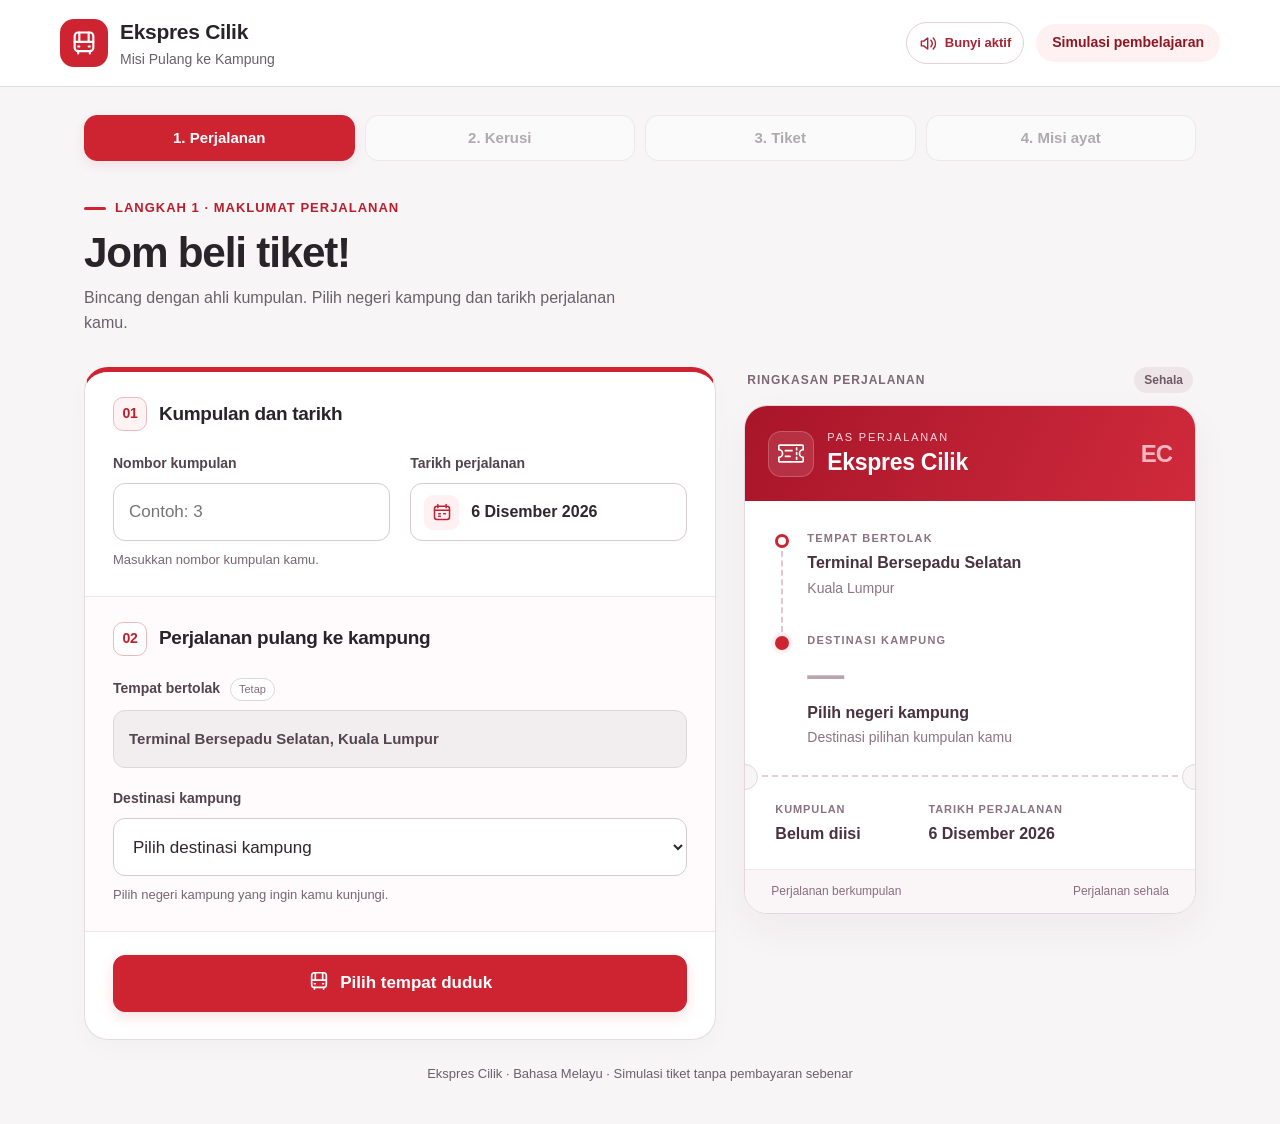
==== ekspres-cilik.html @ b1c5e922 "Add files via upload" ====
<!DOCTYPE html>
<html lang="ms">
<head>
<meta charset="UTF-8"><meta name="viewport" content="width=device-width,initial-scale=1">
<title>Ekspres Cilik — Jom Beli Tiket dan Misi Pulang ke Kampung</title>
<meta name="description" content="Simulasi tempahan tiket bas untuk Bahasa Melayu: pilih negeri, tarikh dan kerusi, dapatkan tiket dan lengkapkan misi menulis.">
<link rel="icon" type="image/svg+xml" href="data:image/svg+xml,%3Csvg xmlns='http://www.w3.org/2000/svg' viewBox='0 0 32 32'%3E%3Crect x='3' y='7' width='26' height='18' rx='5' fill='%23ce2432'/%3E%3Cpath d='M21 10v12M8 13h8M8 18h5' stroke='white' stroke-width='2' stroke-dasharray='3 2'/%3E%3C/svg%3E">
<style>
:root{--ink:#24203b;--purple:#6936ca;--dark:#442580;--light:#f0eaff;--green:#17674d;--border:#ddd9e8;--muted:#625c72;--yellow:#ffd968}*{box-sizing:border-box}body{margin:0;background:#f5f4fa;color:var(--ink);font-family:ui-rounded,"Trebuchet MS",Arial,sans-serif;font-size:16px;line-height:1.55}button,input,textarea{font:inherit}button{cursor:pointer;touch-action:manipulation}button:disabled{cursor:default;opacity:.5}button:focus-visible,input:focus-visible,textarea:focus-visible,summary:focus-visible{outline:3px solid #ad6b00;outline-offset:4px}header{background:white;border-bottom:1px solid var(--border);padding:16px 24px}.top{max-width:1160px;margin:auto;display:flex;align-items:center;justify-content:space-between;gap:16px}.brand{display:flex;align-items:center;gap:12px}.brand-icon{background:var(--purple);border-radius:14px;padding:6px 12px;font-size:28px}.brand strong{display:block;font-size:21px}.brand small{display:block;color:var(--muted);font-size:14px}.badge{background:var(--light);border-radius:999px;padding:8px 16px;font-weight:700;font-size:14px;color:var(--dark)}main{max-width:1160px;margin:28px auto 40px;padding:0 24px}.intro{display:flex;align-items:end;justify-content:space-between;gap:16px;margin-bottom:24px}h1{font-size:clamp(25px,3.2vw,38px);line-height:1.18;margin:0 0 8px;letter-spacing:-.8px}.intro p{margin:0;color:var(--muted)}.trip{font-size:14px;font-weight:bold;color:var(--dark);white-space:nowrap;padding-bottom:3px}.layout{display:grid;grid-template-columns:280px minmax(0,1fr);gap:24px;align-items:start}.passport{background:var(--dark);color:white;border-radius:24px;padding:25px 23px;position:sticky;top:20px;overflow:hidden}.passport h2{font-size:20px;margin:0}.passport .label{font-size:12px;text-transform:uppercase;letter-spacing:2px;opacity:.85}.destination{margin:20px 0;padding:16px 0;border-block:1px dashed #bfa5ea}.destination strong{font-size:26px;display:block}.destination span{font-size:14px;color:#eadfff}.stamps{display:grid;gap:14px}.stamp-row{display:flex;align-items:center;gap:12px;font-size:14px}.stamp{width:38px;height:38px;border:1px dashed #b79cd9;border-radius:50%;display:grid;place-items:center;flex-shrink:0;font-weight:bold}.stamp.done{background:var(--yellow);border:2px solid var(--yellow);color:var(--dark);transform:rotate(-8deg)}.stamp-row strong{display:block;font-size:15px}.stamp-row small{font-size:12px;color:#e4d8f7}.score{display:flex;align-items:center;justify-content:space-between;margin-top:24px;background:#ffffff15;border-radius:14px;padding:12px 15px}.score strong{font-size:25px;color:var(--yellow)}.workspace{min-width:0}.steps{display:grid;grid-template-columns:repeat(4,1fr);gap:8px;margin-bottom:16px}.step{padding:11px 6px;border:1px solid var(--border);border-radius:12px;background:white;color:var(--muted);font-size:14px;font-weight:700}.step.current{background:var(--purple);color:white;border-color:var(--purple)}.step.complete{color:var(--green);background:#eaf8f0;border-color:#b8dfce}.panel{background:white;border:1px solid var(--border);border-radius:24px;padding:28px;box-shadow:0 8px 30px #32205c06}.eyebrow{color:var(--purple);font-size:14px;font-weight:bold;letter-spacing:.7px;margin:0 0 8px}h2{font-size:27px;line-height:1.25;margin:0 0 8px}h3{font-size:17px;margin:22px 0 10px}.help{color:var(--muted);margin:0 0 20px}.route{display:flex;gap:7px;flex-wrap:wrap;margin-bottom:20px}.route span{border-radius:8px;background:var(--light);padding:6px 10px;font-size:13px;font-weight:bold;color:var(--dark)}.slots{display:grid;gap:9px}.slot{width:100%;min-height:58px;text-align:left;border:2px dashed var(--border);border-radius:13px;background:#faf9fd;display:flex;align-items:center;gap:12px;padding:10px 14px;color:var(--muted)}.slot.filled{border:1px solid #b7a0de;background:var(--light);color:var(--ink)}.num{display:grid;place-items:center;background:white;border:1px solid var(--border);border-radius:50%;width:29px;height:29px;flex-shrink:0;font-weight:bold;color:var(--purple)}.remove{margin-left:auto;font-size:20px;color:var(--muted)}.cards{display:grid;grid-template-columns:repeat(3,minmax(0,1fr));gap:10px;margin-top:18px}.card{padding:15px 12px;min-height:110px;background:white;border:1px solid var(--border);border-radius:15px;display:flex;flex-direction:column;align-items:center;gap:7px;font-size:15px;font-weight:bold;transition:border-color .15s}.card:hover,.choice:hover{border-color:var(--purple);background:#f8f5ff}.symbol{font-size:30px;line-height:1.2}.card.used{background:#f5f4f8;color:#77717f}.actions{display:flex;gap:10px;flex-wrap:wrap;margin-top:23px}.btn{border:1px solid var(--border);border-radius:12px;background:white;color:var(--ink);padding:11px 18px;font-weight:bold}.btn.primary{background:var(--purple);border-color:var(--purple);color:white}.btn.primary:hover{background:var(--dark)}.feedback{border-radius:12px;padding:12px 16px;margin-top:18px;font-size:16px;background:#fff4de;color:#785000}.feedback.good{background:#e8f6ee;color:#15573e}.feedback:empty{display:none}.task-scene{display:flex;align-items:center;gap:16px;background:var(--light);padding:16px;border-radius:15px;margin-bottom:20px}.task-scene .symbol{font-size:42px}.task-scene strong{display:block;font-size:20px}.task-scene small{color:var(--dark);font-size:14px}.choice-group{margin:16px 0;padding:0;border:0}.choice-group legend{font-weight:bold;margin-bottom:8px}.choices{display:flex;gap:8px;flex-wrap:wrap}.choice{border:1px solid var(--border);background:white;padding:9px 13px;border-radius:10px;color:var(--ink);font-size:15px}.choice[aria-checked="true"]{border-color:var(--purple);background:var(--purple);color:white}.preview{background:#f6f4fa;border-radius:14px;padding:18px;font-size:20px;line-height:1.5;border-left:4px solid var(--purple);margin-top:20px}.preview small{font-size:13px;display:block;color:var(--muted);margin-bottom:4px}.saved{font-size:15px;color:var(--green);margin-top:15px}.writing-label{display:block;font-weight:bold;margin:18px 0 8px}textarea{width:100%;min-height:260px;resize:vertical;border:1px solid #b9b2c8;border-radius:14px;padding:16px;line-height:1.8;color:var(--ink);background:#fdfcff}.checks{display:grid;gap:10px;padding:18px;background:#f7f5fb;border-radius:14px;margin-top:18px}.checks label{display:flex;align-items:flex-start;gap:10px}.checks input{margin-top:5px;accent-color:var(--purple);width:18px;height:18px;flex-shrink:0}.counter{color:var(--muted);font-size:14px;margin:5px 0 0}details{border:1px solid var(--border);border-radius:12px;padding:12px 16px;margin-top:18px;font-size:15px}summary{cursor:pointer;font-weight:bold;color:var(--dark)}details ol{padding-left:22px;margin-bottom:0}details li{margin:6px 0}.note{font-size:14px;color:var(--muted);margin-top:18px}.finish{background:#eaf8ef;border:1px solid #afdabf;border-radius:18px;padding:20px;margin-bottom:20px}.finish h3{margin:0 0 5px;color:var(--green);font-size:22px}footer{font-size:13px;color:var(--muted);text-align:center;margin-top:24px}#printout{display:none}button{min-height:44px}@media(max-width:800px){.layout{grid-template-columns:1fr}.passport{position:static;padding:20px}.passport-header{display:flex;align-items:center;justify-content:space-between;gap:15px}.destination{margin:0;border:0;padding:0}.destination strong{font-size:20px}.stamps{grid-template-columns:repeat(4,1fr);gap:8px;margin-top:16px}.stamp-row{flex-direction:column;align-items:center;text-align:center;gap:6px}.stamp-row small{display:none}.stamp-row strong{font-size:13px}.score{margin-top:16px;padding:8px 14px}.score strong{font-size:22px}.intro{align-items:start;flex-direction:column;gap:10px}.trip{padding:0}.panel{padding:22px}}@media(max-width:480px){header{padding:14px 16px}.badge{font-size:12px;padding:7px 10px}.brand strong{font-size:18px}.brand small{font-size:12px}.brand-icon{padding:5px 9px;font-size:23px}main{padding:0 14px;margin-top:22px}.cards{grid-template-columns:repeat(2,minmax(0,1fr))}.steps{gap:5px}.step{font-size:12px;padding:10px 2px}.panel{padding:20px 16px}.choice{font-size:14px;padding:9px 11px}h2{font-size:24px}.passport-header{align-items:start}.passport h2{font-size:18px}.destination strong{font-size:18px}.destination span{font-size:12px}.slot{font-size:14px;padding:10px}.preview{font-size:18px}}@media(prefers-reduced-motion:reduce){*{transition:none!important}}@media print{body{background:white}header,main{display:none!important}#printout{display:block;font:12pt/1.8 Arial,sans-serif;color:black;white-space:pre-wrap;padding:15mm}#printout h1{font-size:20pt}#printout p{white-space:pre-wrap}}
.mission-navigation{display:flex;flex-wrap:nowrap;gap:10px;max-width:100%}.mission-navigation .btn{white-space:nowrap}@media(max-width:480px){.mission-navigation{gap:8px}.mission-navigation .btn{font-size:14px;padding:11px 12px}}
</style>
<style>
:root{--purple:#ce2432;--dark:#8c1723;--light:#fff0f1;--ink:#29242a;--muted:#68616a;--border:#e4dce0;--yellow:#ffdd88}body{background:#f7f5f6}[hidden]{display:none!important}.brand-icon{background:var(--purple)}select{font:inherit;max-width:100%}select:focus-visible{outline:3px solid #ad6b00;outline-offset:3px}.booking-steps{display:grid;grid-template-columns:repeat(4,1fr);gap:10px;margin:0 0 28px}.booking-step{background:white;border:1px solid var(--border);border-radius:12px;padding:12px;color:var(--muted);font-size:15px;font-weight:bold}.booking-step.active{background:#ce2432;color:white;border-color:#ce2432}.booking-step.completed{background:#fff0f1;color:#8c1723}.booking-heading{margin:0 0 24px}.booking-heading p{color:var(--muted);margin:7px 0 0}.booking-layout{display:grid;grid-template-columns:minmax(0,1.55fr) minmax(280px,1fr);gap:24px;align-items:start}.booking-panel{background:white;border:1px solid var(--border);border-radius:20px;padding:28px}.form-grid{display:grid;grid-template-columns:1fr 1fr;gap:20px}.field{display:grid;gap:8px}.field label{font-size:15px;font-weight:bold}.field.full{grid-column:1/-1}.field input,.field select{width:100%;min-width:0;min-height:52px;border:1px solid #b8b0b5;border-radius:10px;background:white;padding:10px 13px;color:var(--ink)}.field input[readonly]{background:#f6f4f5;color:#49424a;border-color:var(--border)}.field .hint{font-size:13px;color:var(--muted)}.origin-lock{display:inline-block;font-weight:normal;font-size:12px;background:#ece8eb;padding:2px 8px;border-radius:5px;margin-left:6px}.journey-summary{position:sticky;top:20px;background:#fff;border:1px solid var(--border);border-radius:20px;overflow:hidden}.summary-top{background:var(--dark);color:white;padding:21px 24px}.summary-top small{font-size:13px;letter-spacing:1px}.summary-top strong{display:block;font-size:22px}.summary-body{padding:22px 24px}.route-point{padding-left:22px;position:relative}.route-point:before{content:'';width:9px;height:9px;border:2px solid #ce2432;border-radius:50%;position:absolute;left:0;top:9px;background:white}.route-point:first-child{padding-bottom:24px;border-left:1px dashed #dfb9be;margin-left:5px;padding-left:17px}.route-point:first-child:before{left:-6px}.route-point:last-child{margin-left:5px;padding-left:17px}.route-point:last-child:before{left:-6px}.route-point small{font-size:12px;color:var(--muted);display:block;text-transform:uppercase;letter-spacing:.8px}.route-point strong{font-size:17px;display:block}.summary-meta{border-top:1px solid var(--border);margin-top:20px;padding-top:16px;display:grid;gap:9px;font-size:14px}.summary-meta div{display:flex;justify-content:space-between;gap:15px}.fare{border-top:1px dashed #cfbcc2;margin-top:18px;padding-top:16px;display:flex;justify-content:space-between;align-items:center}.fare strong{color:var(--purple);font-size:27px}.fare small{font-size:13px;display:block;color:var(--muted)}.simulation-note{background:#fff5df;border:1px solid #edcf8d;border-radius:10px;color:#705100;font-size:14px;padding:12px;margin-top:16px}.pricing-note{font-size:13px;color:var(--muted);margin:15px 0 0}.booking-feedback{margin-top:18px;color:#9e1928;background:#fff0f1;padding:12px 14px;border-radius:10px}.booking-feedback:empty{display:none}.seat-layout{display:grid;grid-template-columns:minmax(360px,1fr) minmax(270px,.8fr);gap:32px;align-items:start}.bus-plan{width:326px;max-width:100%;margin:0 auto;background:#fcfbfc;border:3px solid #b8afb7;border-radius:65px 65px 24px 24px;padding:26px 18px 20px;box-shadow:inset 7px 0 #f0edf0,inset -7px 0 #f0edf0}.windshield{height:14px;border-radius:20px 20px 4px 4px;background:#dfe9ed;margin:0 15px 16px;border:1px solid #aebfc5}.front-cabin{display:grid;grid-template-columns:1fr 1fr;gap:36px;min-height:64px;border-bottom:1px dashed #d3c9d1;padding-bottom:15px;margin-bottom:18px}.front-door{font-size:12px;color:var(--muted);display:grid;place-items:center;border:1px dashed #b7b0b6;border-radius:6px;text-align:center}.driver{text-align:center;color:#6b626a;font-size:12px;line-height:1.1}.driver span{display:block;font-size:34px;line-height:1.2}.seat-grid{display:grid;grid-template-columns:repeat(2,minmax(0,1fr)) 31px repeat(2,minmax(0,1fr));gap:12px 8px;align-items:center}.bus-seat{border:2px solid #acb3bc;background:white;color:#505766;min-height:53px;border-radius:8px 8px 5px 5px;padding:16px 1px 8px;font-size:13px;font-weight:bold;position:relative;box-shadow:0 4px 0 #e0e2e6;line-height:1.15}.bus-seat:before{content:'';position:absolute;top:5px;left:5px;right:5px;border-top:4px solid #d0d4d9;border-radius:3px}.bus-seat:hover{border-color:var(--purple);background:#fff4f4}.bus-seat[aria-pressed="true"]{background:var(--purple);color:white;border-color:#a71522;box-shadow:0 4px 0 #8c1723}.bus-seat[aria-pressed="true"]:before{border-color:#ffb6bd}.aisle{font-size:10px;text-align:center;color:#877c86;line-height:1.15}.back-of-bus{border-top:1px dashed #d3c9d1;padding-top:14px;text-align:center;margin-top:20px;font-size:12px;color:var(--muted)}.seat-legend{display:flex;gap:18px;justify-content:center;margin:18px 0;font-size:13px}.seat-legend span{display:flex;gap:7px;align-items:center}.key-seat{width:17px;height:17px;border:2px solid #acb3bc;background:white;border-radius:4px}.key-seat.selected{background:var(--purple);border-color:var(--purple)}.seat-choice{border:1px solid #edc1c6;background:#fff0f1;border-radius:14px;padding:16px;text-align:center;margin-bottom:17px}.seat-choice small{display:block;color:var(--muted);font-size:13px}.seat-choice strong{font-size:34px;color:var(--purple)}.seat-choice p{margin:0;font-size:14px}.seat-detail{position:sticky;top:20px}.ticket-page{max-width:870px;margin:auto}.ticket-wrap{border:2px solid #d8d4d6;background:white;overflow:hidden}.sigma-ticket{background:white;color:#29242a;break-inside:avoid}.ticket-head{display:flex;justify-content:space-between;align-items:center;gap:12px;background:#cd2130;color:white;padding:11px 20px;font-size:14px;letter-spacing:1px;position:relative}.ticket-head strong{display:flex;align-items:center;gap:10px;font-size:15px}.ticket-head .ticket-symbol{font-size:24px;filter:grayscale(1) brightness(.2);line-height:1}.ticket-body{display:grid;grid-template-columns:1.1fr 1.1fr .8fr;gap:20px;padding:21px 22px 18px}.ticket-field{margin-bottom:16px;min-width:0}.ticket-field:last-child{margin-bottom:0}.ticket-field span{display:block;font-size:13px;color:#655d62;margin-bottom:5px}.ticket-field strong{display:block;font-size:17px;overflow-wrap:anywhere;padding-bottom:5px;border-bottom:3px dotted #5f575c;line-height:1.35;min-height:29px}.ticket-field .ticket-price{border-bottom:0;font-size:21px}.ticket-seat strong{font-size:27px}.ticket-bus{display:block;text-align:center;font-size:52px;line-height:1;filter:grayscale(1);margin-top:10px}.ticket-bottom{display:grid;grid-template-columns:1fr 1.8fr 1.3fr;background:#f6dcdc;border-top:1px solid #f0d3d5}.ticket-bottom>div{padding:12px 20px}.ticket-bottom>div:first-child{border-right:2px dashed #c32634}.ticket-bottom>div:last-child{border-left:2px dashed white}.ticket-bottom small{font-size:12px;display:block;color:#65545c;line-height:1.35;overflow-wrap:anywhere}.ticket-bottom strong{font-size:18px;display:block;line-height:1.4}.barcode{display:block;height:58px;width:100%;max-width:100%;background:none;margin:0 0 6px;overflow:visible}.ticket-reference{font-size:9px!important;color:#4e3b42;word-break:break-all;text-align:center}.ticket-copy-tag{padding:5px 20px;background:#fff1f2;color:#8c1723;font-size:11px;letter-spacing:.8px;text-transform:uppercase}.ticket-separator{border-top:2px dashed #b3a3aa;padding:5px 18px;color:#8b7c84;font-size:11px;text-align:right;background:white}.ticket-caption{font-size:13px;color:var(--muted);margin:14px 0}.ticket-page .actions{justify-content:center}.learning-ticket-bar{display:flex;align-items:center;justify-content:space-between;gap:10px;border:1px solid var(--border);padding:12px 18px;border-radius:14px;background:white;margin-bottom:22px;font-size:14px}.learning-ticket-bar .btn{padding:7px 12px;font-size:14px}.trip{white-space:normal}.pricing-table{border-collapse:collapse;width:100%;font-size:13px;margin-top:12px}.pricing-table th,.pricing-table td{padding:7px 4px;border-bottom:1px solid var(--border);text-align:left}.pricing-table th:last-child,.pricing-table td:last-child{text-align:right}.ticket-bottom .date-value{border-bottom:2px dotted #69575d;padding-bottom:5px;max-width:90%}.ticket-footer-note{padding:7px 20px;background:#fff9fa;color:#755760;font-size:11px}.booking-steps button{min-height:46px}#printout.print-tickets{white-space:normal}.print-ticket-title{font-size:20px!important;margin-bottom:15px!important}.summary-seat-code{color:var(--purple)}
@media(max-width:850px){.booking-layout{grid-template-columns:1fr}.journey-summary{position:static}.seat-layout{grid-template-columns:1fr 1fr;gap:18px}.seat-detail{position:static}.booking-panel{padding:22px}.booking-step{font-size:13px;padding:10px 7px}.ticket-body{gap:15px;padding:18px}}
@media(max-width:620px){.seat-layout{grid-template-columns:1fr}.form-grid{grid-template-columns:1fr}.field.full{grid-column:auto}.booking-steps{gap:5px;margin-bottom:20px}.booking-step{font-size:12px;padding:8px 3px}.booking-panel{padding:21px 18px}.ticket-head{padding:10px 12px;font-size:11px;letter-spacing:.3px}.ticket-head strong{font-size:12px;gap:5px}.ticket-body{grid-template-columns:1fr 1fr;gap:15px;padding:16px}.ticket-body>div:last-child{grid-column:1/-1;display:flex;align-items:center;justify-content:space-between;gap:20px}.ticket-seat{margin:0;flex:1}.ticket-bus{font-size:38px;margin:0}.ticket-field strong{font-size:15px}.ticket-field span{font-size:11px}.ticket-bottom{grid-template-columns:.9fr 1.3fr 1.1fr}.ticket-bottom>div{padding:11px 9px}.ticket-bottom strong{font-size:14px}.ticket-bottom small{font-size:11px}.ticket-reference{font-size:8px!important}.ticket-copy-tag{font-size:10px;padding:5px 12px}.ticket-footer-note{padding:7px 12px}.ticket-field .ticket-price{font-size:19px}.learning-ticket-bar{flex-direction:column;align-items:start}.booking-heading h1{font-size:30px}.badge{max-width:125px;text-align:center}.seat-legend{font-size:13px}}
@media print{#printout.print-tickets{padding:8mm;font:10pt/1.4 Arial,sans-serif}.print-tickets .ticket-head{background:#cd2130!important;color:white!important;print-color-adjust:exact;-webkit-print-color-adjust:exact}.print-tickets .ticket-bottom{background:#f6dcdc!important;print-color-adjust:exact;-webkit-print-color-adjust:exact}.print-tickets .ticket-body{grid-template-columns:1.1fr 1.1fr .8fr}.print-tickets .ticket-body>div:last-child{grid-column:auto;display:block}.print-tickets .barcode{print-color-adjust:exact;-webkit-print-color-adjust:exact}.print-tickets .ticket-footer-note{print-color-adjust:exact;-webkit-print-color-adjust:exact}.print-tickets .ticket-bus{font-size:45px;margin-top:10px}.print-tickets .sigma-ticket{break-inside:avoid}.print-tickets .ticket-field span{font-size:11px}.print-tickets .ticket-field strong{font-size:15px}.print-tickets .ticket-field.ticket-seat strong{font-size:23px}.print-tickets .ticket-head strong{font-size:14px}.print-tickets .ticket-head{font-size:12px}}
</style>
<style>
.ticket-printer{max-width:790px;margin:0 auto}.printer-device{background:#342a30;color:#fff;border-radius:18px 18px 10px 10px;padding:22px 22px 16px;box-shadow:0 8px 24px #49334120;position:relative;z-index:1}.printer-device>span{font-size:13px;letter-spacing:2px;font-weight:bold;display:block;text-align:center}.printer-slot{height:11px;background:#151014;border-radius:8px;border:2px solid #57474f;margin-top:17px;box-shadow:inset 0 2px 4px #0009}.printer-progress{height:4px;background:#66565e;border-radius:4px;overflow:hidden;max-width:260px;margin:12px auto 0}.printer-progress i{height:100%;width:100%;display:block;background:#ffd968;transform-origin:left;animation:printerProgress 2.1s linear both}.printer-feed{margin:0 12px;padding-bottom:15px;overflow:hidden}.ticket-emerging{animation:receiptFeed 2.1s cubic-bezier(.2,.55,.4,1) both;box-shadow:0 9px 20px #51353e18}.ticket-emerging .ticket-wrap{border-top:0}.ticket-printer .ticket-body{background:white}@keyframes receiptFeed{0%{transform:translateY(-103%)}12%{transform:translateY(-94%)}32%{transform:translateY(-70%)}54%{transform:translateY(-45%)}76%{transform:translateY(-21%)}100%{transform:translateY(0)}}@keyframes printerProgress{from{transform:scaleX(0)}to{transform:scaleX(1)}}@media(prefers-reduced-motion:reduce){.ticket-emerging,.printer-progress i{animation:none}}@media(max-width:620px){.printer-device{padding:18px 13px 12px}.printer-feed{margin:0 5px}}
</style>
<style>
.journey-design .booking-layout{grid-template-columns:minmax(0,1.4fr) minmax(300px,1fr);gap:28px}.journey-heading{padding:4px 0 7px}.journey-heading h1{font-size:clamp(32px,3.3vw,43px);letter-spacing:-1.2px}.journey-heading .eyebrow{display:inline-flex;align-items:center;gap:9px;font-size:13px;font-weight:800;letter-spacing:1px;color:#b91e2d;margin-bottom:10px}.journey-heading .eyebrow:before{content:'';height:3px;width:22px;border-radius:2px;background:#ce2432}.journey-heading p:last-child{font-size:16px;max-width:560px}.journey-form-panel{border-radius:24px;border:1px solid #e5dce0;border-top:5px solid #ce2432;padding:0!important;overflow:hidden;box-shadow:0 12px 35px #4d24300a}.journey-section{padding:25px 28px}.section-heading{display:flex;align-items:center;gap:12px;font-size:19px;line-height:1.4;margin:0 0 22px;letter-spacing:-.3px}.section-number{width:34px;height:34px;display:grid;place-items:center;border:1px solid #edb9bf;border-radius:10px;background:#fff3f4;color:#bd1e2b;font-size:14px;font-weight:800;flex-shrink:0}.journey-design .form-grid{gap:20px}.journey-design .field{gap:9px;min-width:0}.journey-design .field label{font-size:14px;color:#51444c;font-weight:bold}.journey-design .field input,.journey-design .field select{min-height:58px;border:1px solid #d6cbd1;border-radius:12px;background:#fff;padding:12px 15px;color:#31262d;font-size:17px;box-shadow:0 2px 4px #401f2803;transition:border-color .15s,box-shadow .15s}.journey-design .field input:hover,.journey-design .field select:hover{border-color:#bc8f99}.journey-design .field input:focus,.journey-design .field select:focus{border-color:#ce2432;box-shadow:0 0 0 3px #ce243211}.journey-design .field input[readonly]{background:#f2eef0;border:1px solid #ded5da;box-shadow:none;font-size:15px;font-weight:bold;color:#55454e}.journey-design .field .hint{font-size:13px;color:#766670}.journey-design .origin-lock{border:1px solid #e2d4db;background:white;border-radius:999px;color:#826e79;font-size:11px;padding:2px 8px}.route-fields{background:#fffbfc;border-top:1px solid #eee3e8;border-bottom:1px solid #eee3e8}.route-fields .section-number{background:white}.journey-actions{margin:0;padding:23px 28px 27px}.journey-actions .btn{width:100%;border-radius:12px;padding:14px 22px;display:flex;justify-content:center;align-items:center;gap:10px;font-size:17px;font-weight:bold;background:#ce2432;box-shadow:0 5px 14px #ce243225;min-height:56px}.journey-design .booking-feedback:not(:empty){margin:18px 28px 0}.travel-preview{position:sticky;top:20px}.preview-label{display:flex;justify-content:space-between;align-items:center;gap:10px;margin-bottom:12px;font-size:12px;font-weight:bold;letter-spacing:1px;color:#7c6772;padding:0 3px}.preview-oneway{padding:4px 10px;border-radius:999px;font-size:12px;letter-spacing:0;background:#eee5e9;color:#705963}.travel-pass{background:#fff;border:1px solid #e4d7df;border-radius:23px;overflow:hidden;box-shadow:0 15px 38px #6331450d}.travel-pass-head{background:linear-gradient(115deg,#a81529,#d02a3c);color:white;display:flex;align-items:center;gap:13px;padding:23px}.pass-logo{width:46px;height:46px;background:#ffffff1c;border:1px solid #ffffff33;border-radius:13px;display:grid;place-items:center;font-size:25px;flex-shrink:0}.travel-pass-head small{font-size:11px;letter-spacing:1.8px;color:#ffd9df;display:block;margin-bottom:3px}.travel-pass-head strong{font-size:23px;line-height:1.2;letter-spacing:-.3px}.pass-monogram{margin-left:auto;font-size:24px;font-weight:bold;letter-spacing:-1px;color:#f7b7c1}.travel-pass-route{padding:29px 30px 26px}.pass-stop{position:relative;padding-left:32px;padding-bottom:33px;margin:0}.pass-stop:first-child:after{content:'';position:absolute;left:6px;top:21px;bottom:0;border-left:2px dashed #e3c7d0}.stop-dot{position:absolute;left:0;top:4px;width:14px;height:14px;border:3px solid #ce2432;border-radius:50%;background:white;z-index:1}.destination-stop{padding-bottom:0}.destination-stop .stop-dot{background:#ce2432;box-shadow:0 0 0 4px #fff0f3}.pass-stop>small{font-size:11px;letter-spacing:1.2px;color:#8c727f;display:block;font-weight:bold;margin-bottom:5px}.route-code{font-size:37px!important;letter-spacing:1px;line-height:1.15;display:block;color:#392530;margin-bottom:5px}.route-unselected{color:#baa4b0}.stop-city{font-size:16px;font-weight:bold;display:block;color:#48333e;line-height:1.4}.stop-state{font-size:14px;display:block;color:#8c7480;margin-top:3px}.pass-perforation{position:relative;border-top:2px dashed #e4d0d9;margin:0 17px}.pass-perforation:before,.pass-perforation:after{content:'';width:24px;height:24px;border:1px solid #e4d7df;border-radius:50%;background:#f7f5f6;position:absolute;top:-13px}.pass-perforation:before{left:-30px}.pass-perforation:after{right:-30px}.pass-travel-info{display:grid;grid-template-columns:.8fr 1.4fr;gap:18px;padding:24px 30px}.pass-travel-info small{font-size:11px;letter-spacing:.9px;font-weight:bold;color:#8c7280;display:block;margin-bottom:5px}.pass-travel-info strong{font-size:16px;line-height:1.4;display:block;color:#49313f;overflow-wrap:anywhere}.pass-footer{display:flex;justify-content:space-between;gap:12px;background:#faf6f8;padding:12px 26px;font-size:12px;color:#8a6d7c;border-top:1px solid #f1e7ed}.journey-design #journey-summary{min-width:0}
@media(max-width:850px){.journey-design .booking-layout{grid-template-columns:minmax(0,1fr) 300px;gap:20px}.journey-section{padding:22px}.journey-actions{padding:22px}.travel-pass-head{padding:20px 18px;gap:10px}.travel-pass-head strong{font-size:20px}.pass-monogram{font-size:20px}.travel-pass-route{padding:25px 22px}.pass-travel-info{padding:23px 22px;gap:12px}.pass-footer{padding:12px 20px}}
@media(max-width:740px){.journey-design .booking-layout{grid-template-columns:1fr}.travel-preview{position:static}.journey-design .form-grid{grid-template-columns:1fr 1fr}.journey-design .field.full{grid-column:1/-1}.travel-pass-route{display:grid;grid-template-columns:1fr 1fr;gap:25px}.pass-stop{padding-left:0;padding-bottom:0}.pass-stop:first-child:after{display:none}.stop-dot{display:none}.travel-pass-head{padding:22px}.pass-monogram{font-size:24px}.pass-travel-info{grid-template-columns:1fr 1fr}.preview-label{margin-top:5px}}
@media(max-width:420px){.journey-design .form-grid{grid-template-columns:1fr}.journey-design .field.full{grid-column:auto}.journey-section{padding:22px 18px}.journey-actions{padding:20px 18px}.journey-design .field input,.journey-design .field select{font-size:16px}.journey-heading h1{font-size:33px}.journey-heading p:last-child{font-size:15px}.travel-pass-route{gap:18px;padding:24px 22px}.route-code{font-size:32px!important}.stop-city{font-size:14px}.stop-state{font-size:13px}.pass-travel-info strong{font-size:15px}.pass-stop>small{font-size:10px}.pass-logo{width:40px;height:40px;font-size:23px}.travel-pass-head strong{font-size:22px}.journey-design .booking-feedback:not(:empty){margin:16px 18px 0}}
</style>
<style>
.journey-design .form-grid{align-items:start}.journey-design .field{align-content:start}.date-field{min-width:0}.date-control{position:relative;display:flex;align-items:center;gap:12px;min-width:0;width:100%;height:58px;border:1px solid #d6cbd1;border-radius:12px;background:white;padding:9px 13px;box-shadow:0 2px 4px #401f2803;cursor:pointer}.date-icon{display:grid;place-items:center;width:35px;height:35px;flex-shrink:0;border-radius:9px;background:#fff0f3;color:#bf2134}.date-display{font-size:16px;color:#31262d;font-weight:600;line-height:1.4;min-width:0;overflow:hidden;text-overflow:ellipsis;white-space:nowrap}.date-control:hover{border-color:#bc8f99}.date-control:focus-within{border-color:#ce2432;box-shadow:0 0 0 3px #ce243211;outline:3px solid #ad6b00;outline-offset:3px}.journey-design .date-control input[type="date"]{position:absolute;inset:0;display:block;width:100%;max-width:100%;min-width:0;height:100%;min-height:0;padding:0;margin:0;border:0;opacity:0;cursor:pointer;border-radius:12px;z-index:1;appearance:none;-webkit-appearance:none;box-sizing:border-box}.journey-design .date-control input[type="date"]::-webkit-calendar-picker-indicator{position:absolute;inset:0;width:100%;height:100%;margin:0;padding:0;cursor:pointer}.date-control svg{display:block}@media(max-width:850px) and (min-width:741px){.date-control{gap:8px;padding:9px 10px}.date-icon{width:30px;height:32px}.date-display{font-size:14px}}
</style>
<style>
.steering-symbol{display:block;margin:0 auto 4px;color:#645b63}.driver{display:flex;flex-direction:column;align-items:center;justify-content:center;gap:3px}.header-controls{display:flex;gap:12px;align-items:center}.sound-toggle{display:inline-flex;align-items:center;justify-content:center;gap:7px;border:1px solid #e2d1d9;background:white;color:#a82335;border-radius:999px;padding:8px 12px;min-height:42px;font-size:13px;font-weight:bold;white-space:nowrap}.sound-toggle:hover{background:#fff1f4;border-color:#bf8997}.sound-toggle[aria-pressed="false"]{color:#796874;background:#f5f1f3}.sound-toggle svg{flex-shrink:0}@media(max-width:620px){.header-controls{gap:7px;flex-direction:column;align-items:end}.sound-toggle{font-size:12px;padding:7px 10px}.header-controls .badge{font-size:11px;padding:5px 9px}.top{align-items:start}.brand{min-width:0}.brand small{white-space:normal}}@media(max-width:480px){.header-controls .badge{display:none}.top{gap:10px;align-items:center}.sound-label{font-size:11px}.sound-toggle{padding:7px 9px}}
</style>
<style>@media(max-width:360px){.sound-label{display:none}.sound-toggle{width:42px;padding:8px}.header-controls{flex-shrink:0}}</style>
<style>
.ticket-icon{display:block;flex-shrink:0;width:1.1em;height:.825em;overflow:visible}.pass-logo .ticket-icon{width:30px;height:23px}.symbol .ticket-icon{margin:0 auto}.seat-grid{grid-template-columns:repeat(2,minmax(0,1fr)) 36px repeat(2,minmax(0,1fr))}.aisle{min-width:0;max-width:100%;justify-self:center}.aisle-label{writing-mode:vertical-rl;text-orientation:mixed;font-size:12px;line-height:1.25;letter-spacing:.35px;padding:4px 0;white-space:nowrap}
</style>
<style>
.ui-icon{display:inline-block;width:1em;height:1em;vertical-align:-.15em;flex-shrink:0}.brand-icon{display:grid;place-items:center;width:48px;height:48px;padding:9px;color:white;flex-shrink:0}.brand-icon .ui-icon{width:28px;height:28px}.symbol .ui-icon{display:block;width:1em;height:1em;margin:auto}.ticket-head .ticket-symbol{filter:none;color:inherit}.ticket-symbol .ui-icon{display:block}.ticket-bus{filter:none;color:#29242a}.ticket-bus .ui-icon{display:block;margin:auto}.journey-actions .ui-icon{width:22px;height:22px}.trip{display:inline-flex;align-items:center;gap:8px}.trip .ui-icon{width:20px;height:20px}.stamp .ui-icon{width:23px;height:23px}.step .ui-icon,.saved .ui-icon{width:16px;height:16px}.finish h3 .ui-icon{width:24px;height:24px;margin-right:5px}@media(max-width:480px){.brand-icon{width:42px;height:42px;padding:8px}.brand-icon .ui-icon{width:25px;height:25px}}
</style>
<style>
.journey-progress{background:#fff;border:1px solid #e4dce0;border-radius:20px;padding:20px 24px;margin-bottom:24px;overflow:hidden}.journey-progress-header{display:flex;justify-content:space-between;align-items:flex-start;gap:16px}.journey-progress-header .eyebrow{font-size:12px;letter-spacing:1px;margin:0 0 4px}.journey-progress-header h2{font-size:19px;line-height:1.4;margin:0;overflow-wrap:anywhere}.journey-count{padding:6px 11px;background:#fff0f1;color:#8c1723;border-radius:999px;white-space:nowrap;font-size:13px;font-weight:bold}.journey-route{height:74px;position:relative;margin:8px 8.333333% 0}.journey-road{position:absolute;left:0;right:0;height:6px;bottom:7px;border-radius:6px;background:#ece5e8;overflow:hidden}.journey-road-fill{width:var(--journey-progress,0%);height:100%;background:#ce2432;border-radius:6px;transition:width 1.5s cubic-bezier(.4,0,.2,1)}.journey-bus{position:absolute;bottom:22px;left:var(--journey-progress,0%);transform:translateX(-50%);width:48px;height:40px;border:1px solid #f0c5cc;border-radius:12px;background:#fff0f1;color:#ce2432;display:grid;place-items:center;box-shadow:0 3px 0 #eedce1;transition:left 1.5s cubic-bezier(.4,0,.2,1)}.journey-bus .ui-icon{display:block;width:28px;height:28px}.journey-stop{position:absolute;bottom:0;left:var(--journey-position);transform:translateX(-50%);width:20px;height:20px;border:3px solid #d6cbd0;border-radius:50%;background:white;transition:border-color 1.5s,background-color 1.5s}.journey-stop.reached{background:#ce2432;border-color:#ce2432;box-shadow:inset 0 0 0 3px white}.journey-bus.arrived{background:#e8f6ee;border-color:#b9dcc8;color:#17674d;animation:journeyArrival 1.6s ease-out}.journey-stop-labels{display:grid;grid-template-columns:repeat(6,minmax(0,1fr));gap:6px;margin:8px 0 0;text-align:center;font-size:12px;font-weight:bold;line-height:1.35;color:#786571}.journey-stop-labels span{min-width:0;overflow-wrap:normal;word-break:normal;hyphens:none}.journey-stop-labels .journey-origin-label{overflow-wrap:normal;hyphens:none}.journey-final-destination{font:inherit;color:inherit}.journey-route-status{margin:15px 0 0;background:#faf6f8;border-radius:10px;padding:10px 13px;font-size:14px;line-height:1.5;color:#66505c}
@keyframes journeyArrival{0%,100%{transform:translateX(-50%) translateY(0)}40%{transform:translateX(-50%) translateY(-5px)}70%{transform:translateX(-50%) translateY(-2px)}}@media(max-width:480px){.journey-progress{padding:17px 15px;margin-bottom:20px;border-radius:16px}.journey-progress-header{gap:10px}.journey-progress-header h2{font-size:17px}.journey-progress-header .eyebrow{font-size:11px}.journey-count{font-size:12px;padding:5px 8px}.journey-route{margin-left:8.333333%;margin-right:8.333333%}.journey-stop-labels{font-size:12px;gap:3px}.journey-route-status{font-size:13px;padding:10px}}@media(prefers-reduced-motion:reduce){.journey-bus,.journey-road-fill,.journey-stop{transition:none!important;animation:none!important}}
</style>
<style>
.arrival-confetti{position:absolute;inset:0;overflow:hidden;pointer-events:none}.arrival-confetti-piece{position:absolute;left:var(--x);top:-18px;display:block;width:8px;height:13px;border-radius:2px;background:var(--piece-color);opacity:0;animation:arrivalConfetti var(--duration) ease-in var(--delay) both}.arrival-confetti-piece:nth-child(3n){width:9px;height:9px;border-radius:50%}@keyframes arrivalConfetti{0%{transform:translate3d(0,-12px,0) rotate(0);opacity:0}8%{opacity:1}80%{opacity:1}100%{transform:translate3d(var(--drift),110vh,0) rotate(var(--turn));opacity:0}}@media(prefers-reduced-motion:reduce){.arrival-confetti{display:none}}
</style>
<style>
.writing-discourse{border:1px solid #ead8de;background:#fffafb;border-radius:16px;padding:18px;margin-top:12px}.writing-discourse h3{margin:0 0 7px;font-size:19px;color:#8c1723}.discourse-help{margin:0 0 15px;color:#68616a;font-size:14px;line-height:1.5}.discourse-cards{display:flex;flex-wrap:wrap;gap:9px}.discourse-card{min-height:44px;border:1px solid #dfbac6;background:#fff;color:#8c1723;border-radius:10px;padding:9px 13px;font-size:15px;font-weight:bold;box-shadow:0 3px 0 #eedce3;transition:background .15s,border-color .15s}.discourse-card:hover{background:#fff0f1;border-color:#ce2432}.discourse-card:disabled{opacity:.7;box-shadow:none}@media(max-width:480px){.writing-discourse{padding:15px 13px}.discourse-cards{gap:8px}.discourse-card{font-size:14px;padding:8px 11px}}
</style>
<style>
#booking-content h1[tabindex="-1"]:focus,#game h2[tabindex="-1"]:focus{outline:none;box-shadow:none}
</style>

<style>
.learning-badge-flight{position:fixed;z-index:1200;pointer-events:none;user-select:none;transform-origin:top left;will-change:transform,opacity;backface-visibility:hidden;contain:layout paint style}
.learning-badge-flight{display:grid;place-items:center;border:3px solid #e9b744;border-radius:50%;background:#ffdd88;color:#8c1723;box-shadow:0 4px 16px #8c172326}.learning-badge-flight .ui-icon{width:34px;height:34px}
.sentence-parts{line-height:1.8}#score{display:inline-block;min-width:5ch;text-align:right;font-variant-numeric:tabular-nums;transform-origin:center}.sentence-part{display:inline-block;vertical-align:baseline;border-radius:6px;max-width:100%;overflow-wrap:anywhere}.sentence-part.pending{color:#7e747b}
@media(prefers-reduced-motion:reduce){.learning-badge-flight{display:none!important}}
@media print{.learning-badge-flight{display:none!important}}
</style>

<style>
.kampung-page{position:relative;width:100%;min-width:0;max-width:960px;margin:auto;overflow:hidden;background:#fff;border:1px solid #dce7de;border-radius:28px;box-shadow:0 16px 50px #183b2610;animation:kampungWelcome .4s ease-out both}
.kampung-hero{position:relative;overflow:hidden;background:#e2eedb}
.kampung-picture{display:block;width:100%;max-width:100%;height:auto;object-fit:contain}
.kampung-hero:after{content:'';position:absolute;inset:0;background:linear-gradient(180deg,rgba(9,30,19,.1),rgba(9,30,19,.64) 50%,rgba(9,30,19,.1));pointer-events:none}
.kampung-hero-message{position:absolute;inset:0;z-index:1;display:flex;flex-direction:column;align-items:center;justify-content:center;gap:14px;padding:24px;text-align:center;color:#fff}
.kampung-hero-message .eyebrow{max-width:100%;margin:0;color:#fff;font-size:clamp(10px,1.6vw,14px);font-weight:bold;letter-spacing:1.2px;line-height:1.4;overflow-wrap:anywhere;text-shadow:0 2px 8px #0008}
.kampung-hero-message h1{max-width:21ch;margin:0;color:#fff;font-size:clamp(22px,4.2vw,44px);line-height:1.13;letter-spacing:-.5px;text-align:center;text-shadow:0 2px 12px #0009}
.kampung-destination{display:inline-flex;align-items:center;justify-content:center;text-align:center;gap:8px;max-width:100%;padding:8px 16px;border-radius:999px;background:#ffffff24;border:1px solid #ffffff55;color:#fff;font-size:clamp(13px,2.2vw,19px);font-weight:bold;overflow-wrap:anywhere;text-shadow:0 1px 5px #0006}
.kampung-destination .ui-icon{flex-shrink:0;width:20px;height:20px}.kampung-destination span{min-width:0;overflow-wrap:anywhere}
.kampung-content{display:flex;flex-direction:column;align-items:center;padding:28px 32px 30px;background:#fff;text-align:center}
.kampung-summary{display:flex;flex-direction:column;align-items:center;width:100%;max-width:580px}
.kampung-status{display:inline-flex;align-items:center;justify-content:center;gap:7px;max-width:100%;padding:6px 12px;border:1px solid #d9e8dc;border-radius:999px;background:#eff7f0;color:#17674d;font-size:13px;font-weight:bold;text-align:center}.kampung-status .ui-icon{width:18px;height:18px;flex-shrink:0}
.kampung-copy{width:100%;max-width:52ch;margin:12px auto 0;color:var(--muted);font-size:15px;line-height:1.7;text-align:center}
.kampung-results{display:grid;grid-template-columns:repeat(2,minmax(0,1fr));gap:12px;width:100%;max-width:520px;margin:22px 0 0}
.kampung-result{display:flex;align-items:center;justify-content:center;gap:14px;min-width:0;padding:18px 20px;border:1px solid #dce8df;border-radius:17px;background:#f6faf6;text-align:left}
.kampung-result-icon{display:grid;place-items:center;flex-shrink:0;width:42px;height:42px;border-radius:12px;background:#e7f1e8;color:#17674d}.kampung-result-icon .ui-icon{width:23px;height:23px}
.kampung-result-text{min-width:0}.kampung-result-text strong{display:block;color:#17563e;font-size:28px;line-height:1.15;letter-spacing:-.5px}.kampung-result-text strong small{font-size:16px;color:#607967;letter-spacing:0}.kampung-result-text>span{display:block;margin-top:5px;color:#617165;font-size:13px;line-height:1.4;overflow-wrap:anywhere}
.kampung-content .actions{display:flex;align-items:stretch;justify-content:center;gap:10px;width:100%;max-width:680px;margin:24px 0 0;padding-top:22px;border-top:1px solid #edf0eb}
.kampung-content .btn{display:inline-flex;align-items:center;justify-content:center;min-height:48px;border-radius:12px;padding:11px 17px;font-size:15px;text-align:center}
.kampung-content #arrival-restart{color:var(--muted);background:#faf9f9}
.kampung-page .arrival-confetti{z-index:2}.kampung-hero-message h1:focus{outline:none}
@keyframes kampungWelcome{from{opacity:0;transform:translate3d(0,12px,0)}to{opacity:1;transform:translate3d(0,0,0)}}
@media(max-width:620px){.kampung-page{border-radius:20px}.kampung-hero-message{gap:9px;padding:14px}.kampung-destination{gap:6px;padding:6px 11px}.kampung-destination .ui-icon{width:17px;height:17px}.kampung-content{padding:22px 18px 24px}.kampung-copy{font-size:14px;line-height:1.65}.kampung-results{gap:10px;margin-top:18px}.kampung-result{flex-direction:column;gap:8px;padding:14px 10px;text-align:center}.kampung-result-icon{width:32px;height:32px;border-radius:10px}.kampung-result-icon .ui-icon{width:19px;height:19px}.kampung-result-text strong{font-size:26px}.kampung-result-text>span{font-size:12px}.kampung-content .actions{display:grid;grid-template-columns:repeat(2,minmax(0,1fr));gap:9px;max-width:440px;margin-top:20px;padding-top:18px}.kampung-content #arrival-writing{grid-column:1/-1}.kampung-content .btn{width:100%;font-size:14px;padding:10px 12px;min-height:48px}}
@media(prefers-reduced-motion:reduce){.kampung-page{animation:none!important}}
</style>

<style>
.top{gap:20px}.brand strong{letter-spacing:-.3px}.booking-steps{gap:10px;margin-bottom:26px}.booking-step,.step{display:flex;align-items:center;justify-content:center;text-align:center;line-height:1.3;border-radius:13px;min-width:0}.booking-step{min-height:52px}.booking-step.active,.step.current{box-shadow:0 4px 12px #ce243218}.step{min-height:48px}
.panel,.booking-panel{box-shadow:0 7px 25px #39242d06}.panel{border-radius:22px}.panel h2{font-size:clamp(24px,2.6vw,29px);line-height:1.25}.panel .eyebrow{font-size:12px;letter-spacing:1px}.panel .help{max-width:70ch;font-size:15px;line-height:1.65;margin-bottom:22px}.panel h3{color:#51444c}.layout,.workspace{min-width:0}.learning-ticket-bar{flex-wrap:wrap;line-height:1.5}.learning-ticket-bar>span{min-width:0;overflow-wrap:anywhere}.learning-ticket-bar .btn{flex-shrink:0}.panel .btn{border-radius:12px;min-height:48px}.panel .actions{align-items:stretch;gap:10px}.panel .feedback{font-size:15px;line-height:1.6}.panel .note{font-size:13px;line-height:1.6}.panel textarea{background:#fff;min-height:280px}
.order-board{display:grid;grid-template-columns:minmax(0,1fr);gap:24px;margin-top:20px}.order-answers,.order-options{min-width:0}.order-board h3{margin:0 0 12px;font-size:15px}.order-board .cards{margin-top:0;gap:10px}.order-board .slots{gap:10px}.order-board .slot{border-radius:12px;min-height:58px;line-height:1.5}.order-board .slot>span:not(.num):not(.remove){min-width:0;overflow-wrap:anywhere}.order-board .slot .num{width:28px;height:28px;font-size:13px}.order-board .card{min-height:110px;border-radius:14px;padding:16px 12px;line-height:1.4;justify-content:center}.order-board .card .symbol{color:#a82335;margin-bottom:4px}.order-board .card.used{box-shadow:none}.order-board .card:hover:not(:disabled),.order-options [data-add].slot:hover:not(:disabled),.choice:hover:not([aria-checked="true"]):not(:disabled){border-color:#ce2432;background:#fff0f1}.order-options [data-add].slot{background:#fff;box-shadow:0 3px 0 #f0e9ec}.order-options [data-add].slot.used{background:#f5f3f4;color:#8a8187;box-shadow:none}.order-answers .slot.filled{border-color:#e3a8b1;background:#fff2f3}.order-answers .slot.filled:disabled{opacity:1}.order-answers .slot:disabled:not(.filled){opacity:1;background:#faf8f9;color:#847781;border-color:#e3dade}
.choice-group{padding:16px;border:1px solid #eee3e8;border-radius:14px;background:#fffafb;margin:14px 0}.choice-group legend{padding:0 5px;font-size:14px;color:#51444c}.choices{gap:8px}.choice{min-height:44px;line-height:1.4;border-radius:10px;padding:9px 13px}.task-scene{padding:17px 18px;border:1px solid #f0dbe0}.preview{font-size:19px;line-height:1.7}.checks{gap:12px;padding:18px}.checks label{font-size:15px;line-height:1.6}.route{gap:7px}.route span{font-size:12px;padding:6px 10px;border-radius:999px}
@media(min-width:1100px){.order-board:not(.is-complete){grid-template-columns:repeat(2,minmax(0,1fr));gap:20px}.order-options .cards{grid-template-columns:repeat(2,minmax(0,1fr))}}
@media(max-width:900px){.journey-design .booking-layout{grid-template-columns:minmax(0,1fr)}.travel-preview{position:static}.travel-pass-route{display:grid;grid-template-columns:repeat(2,minmax(0,1fr));gap:24px}.pass-stop{padding-left:0;padding-bottom:0}.pass-stop:first-child:after,.stop-dot{display:none}.journey-design .form-grid{grid-template-columns:repeat(2,minmax(0,1fr))}.journey-design .field.full{grid-column:1/-1}.date-control{gap:12px;padding:9px 13px}.date-icon{width:35px;height:35px}.date-display{font-size:16px}}
@media(max-width:620px){.booking-steps{gap:6px;margin-bottom:22px}.booking-step{font-size:12px;padding:10px 4px;min-height:50px}.panel{padding:22px 18px}.panel .help{font-size:14px;margin-bottom:20px}.order-board{gap:20px}.choice-group{padding:14px 12px}.panel .actions{gap:8px}.panel .btn{padding:11px 13px;font-size:14px}.learning-ticket-bar{padding:12px 14px;gap:10px}.task-scene strong{font-size:18px}.preview{font-size:18px}.checks{padding:16px}.checks label{font-size:14px}}
@media(max-width:420px){.journey-design .form-grid{grid-template-columns:minmax(0,1fr)}.journey-design .field.full{grid-column:auto}.travel-pass-route{gap:18px}.panel{padding:20px 15px}.step{font-size:12px;padding:10px 3px}.mission-navigation{gap:7px}.mission-navigation .btn{padding:11px 10px;font-size:13px}.order-board .card{padding:14px 9px;font-size:14px}.order-board .slot{font-size:14px;padding:10px 11px}.choice{font-size:14px;padding:9px 11px}}
</style>
<style>
/* Give each stop its own row when the six labels cannot fit comfortably. */
@media(max-width:600px),(min-width:801px) and (max-width:1100px){
 .journey-track{display:grid;grid-template-columns:56px minmax(0,1fr);gap:12px;margin-top:20px}
 .journey-route{height:auto;width:56px;margin:32px 0;align-self:stretch}
 .journey-road{left:25px;right:auto;top:0;bottom:0;width:6px;height:auto}
 .journey-road-fill{width:100%;height:var(--journey-progress,0%);transition:height 1.5s cubic-bezier(.4,0,.2,1)}
 .journey-stop{left:28px;top:var(--journey-position);bottom:auto;transform:translate(-50%,-50%)}
 .journey-bus{left:28px;top:var(--journey-progress,0%);bottom:auto;transform:translate(-50%,-50%);z-index:1;transition:top 1.5s cubic-bezier(.4,0,.2,1)}
 .journey-stop-labels{grid-template-columns:minmax(0,1fr);grid-template-rows:repeat(6,minmax(64px,1fr));gap:0;margin:0;text-align:left;font-size:14px;line-height:1.45}
 .journey-stop-labels span{display:flex;align-items:center;padding:10px 0}
 .journey-bus.arrived{animation:journeyArrivalVertical 1.6s ease-out}
 .journey-progress-header{flex-wrap:wrap}
 .journey-progress-header h2{overflow-wrap:normal}
}
@keyframes journeyArrivalVertical{0%,100%{transform:translate(-50%,-50%)}40%{transform:translate(-50%,calc(-50% - 5px))}70%{transform:translate(-50%,calc(-50% - 2px))}}

@media(prefers-reduced-motion:reduce){.journey-bus,.journey-road-fill,.journey-stop{transition:none!important;animation:none!important}}
</style>
<style>
@media(max-width:600px){
 .journey-progress-header h2{font-size:16px;line-height:1.4}
 .journey-progress-header .eyebrow{font-size:10.5px;letter-spacing:.8px}
 .journey-count{font-size:11px}
 .journey-stop-labels{font-size:13px;line-height:1.4;grid-template-rows:repeat(6,minmax(56px,1fr))}
 .journey-stop-labels span{padding:8px 0;overflow-wrap:normal;word-break:normal;hyphens:none}
 .journey-track .journey-route{margin:28px 0}
 .journey-route-status{font-size:12.5px;line-height:1.55}
}
</style>
<style>
.arrival-journey{position:fixed;inset:0;z-index:1201;background:rgba(41,36,42,.55);display:grid;place-items:center;padding:20px;overflow:auto}
.arrival-journey-card{width:min(100%,540px);background:white;border:1px solid #efd9dc;border-radius:26px;padding:30px;box-shadow:0 24px 70px #291c3040;text-align:center;animation:arrivalJourneyZoom .42s cubic-bezier(.2,.7,.25,1) both}
.arrival-journey-card:focus{outline:none}.arrival-journey-card .eyebrow{font-size:12px;letter-spacing:1px}.arrival-journey-card h2{font-size:clamp(24px,5vw,30px);margin:0 0 8px}.arrival-journey-copy{font-size:15px;color:var(--muted);margin:0}
.arrival-leg{height:90px;position:relative;margin:26px 24px 0}.arrival-leg-road{position:absolute;left:0;right:0;bottom:11px;height:7px;border-radius:9px;background:#ece5e8;overflow:hidden}.arrival-leg-fill{height:100%;width:100%;background:var(--purple);transform:scaleX(0);transform-origin:left}
.arrival-leg-dot{position:absolute;bottom:0;width:29px;height:29px;border:4px solid var(--purple);border-radius:50%;background:white;transform:translateX(-50%);left:0}.arrival-leg-dot:after{content:'';position:absolute;inset:5px;background:var(--purple);border-radius:50%}.arrival-leg-dot.end{left:100%;border-color:#dfd5d8}.arrival-leg-dot.end:after{background:#dfd5d8}
.arrival-leg-bus-track{position:absolute;left:0;right:0;bottom:40px;height:44px;transform:translateX(0)}.arrival-leg-bus{position:absolute;left:0;transform:translateX(-50%);width:48px;height:44px;display:grid;place-items:center;background:#fff0f1;color:var(--purple);border:1px solid #efc7cd;border-radius:13px;box-shadow:0 3px 0 #eedce1}.arrival-leg-bus .ui-icon{width:29px;height:29px}
.arrival-leg-labels{display:flex;justify-content:space-between;gap:24px;margin:12px 0 22px;text-align:left;font-weight:bold;font-size:15px;line-height:1.45}.arrival-leg-labels>span{max-width:46%;overflow-wrap:break-word}.arrival-leg-labels>span:last-child{text-align:right}.arrival-leg-labels small{display:block;color:var(--muted);font-weight:normal;font-size:12px}
.arrival-journey-status{min-height:48px;padding:12px;background:#fff0f1;border-radius:13px;margin:0 0 18px;font-size:14px;color:var(--dark);font-weight:bold}.arrival-journey-card .btn{font-size:14px}
.arrival-journey.is-moving .arrival-leg-bus-track{animation:arrivalLegTravel 1.7s cubic-bezier(.35,0,.25,1) both}.arrival-journey.is-moving .arrival-leg-fill{animation:arrivalLegFill 1.7s cubic-bezier(.35,0,.25,1) both}.arrival-journey.is-arrived .arrival-leg-dot.end{border-color:var(--purple)}.arrival-journey.is-arrived .arrival-leg-dot.end:after{background:var(--purple)}.arrival-journey.is-arrived .arrival-leg-bus{background:#e8f6ee;color:var(--green);border-color:#b8dfce;box-shadow:0 3px 0 #d8eadf}.arrival-journey.is-arrived .arrival-journey-status{background:#e8f6ee;color:var(--green)}
@keyframes arrivalJourneyZoom{from{opacity:.25;transform:translate3d(var(--arrival-zoom-x,0px),var(--arrival-zoom-y,0px),0) scale(.68)}to{opacity:1;transform:translate3d(0,0,0) scale(1)}}
@keyframes arrivalLegTravel{from{transform:translateX(0)}to{transform:translateX(100%)}}@keyframes arrivalLegFill{from{transform:scaleX(0)}to{transform:scaleX(1)}}
@media(max-width:480px){.arrival-journey{padding:16px}.arrival-journey-card{padding:24px 20px;border-radius:22px}.arrival-journey-copy{font-size:14px}.arrival-leg-labels{font-size:14px;gap:18px}.arrival-journey-status{font-size:13px}}
@media(prefers-reduced-motion:reduce){.arrival-journey *{animation:none!important}}
@media print{.arrival-journey{display:none!important}}
</style>
<style>
/* Consistent learning cards, instructions and action hierarchy. */
#learning-main .intro{align-items:flex-start;gap:20px}#learning-main .intro h1{font-size:clamp(26px,3vw,36px);line-height:1.2;letter-spacing:-.5px}#learning-main .intro p{max-width:64ch;font-size:15px;line-height:1.65}
.mission-heading{margin-bottom:18px}.mission-heading .eyebrow{font-size:11px;letter-spacing:1.1px;margin:0 0 7px}.mission-heading h2{font-size:clamp(23px,2.4vw,28px);line-height:1.3;margin:0}
.mission-instructions{padding:14px 16px;border:1px solid #eee4e8;border-left:3px solid #ce2432;background:#fcf9fa;border-radius:12px;margin-bottom:22px}.panel .mission-instructions .help{font-size:15px;line-height:1.65;margin:0;max-width:66ch}
.order-board .card{border-radius:14px;min-height:122px;padding:17px 13px;gap:10px;box-shadow:0 3px 0 #f1ebee;font-size:15px}.order-board .card .symbol,.task-scene .symbol{display:grid;place-items:center;flex-shrink:0;width:44px;height:44px;background:#fff0f1;color:#a82335;border-radius:12px;margin:0}.order-board .card .symbol .ui-icon,.task-scene .symbol .ui-icon{width:28px;height:28px}
.order-board .card.used,.order-options [data-add].slot.used{background:#fff0f1;color:#8c1723;border-color:#e9b8c0;opacity:1;box-shadow:none}.order-answers .slot.filled{background:#fff0f1;border-color:#e9b8c0}.order-board.is-complete .slot.filled{background:#edf8f1;border-color:#bbdfc9;color:#175b40}.order-board.is-complete .slot.filled .num{background:white;border-color:#bbdfc9;color:#175b40}
.choice-group,.writing-discourse{border-radius:14px;background:#fcfafb;border-color:#eee3e8}.choice,.discourse-card{border-radius:11px;box-shadow:0 2px 0 #f0e9ec;min-height:46px}.choice[aria-checked="true"]{background:#fff0f1;border-color:#ce2432;color:#8c1723;box-shadow:inset 0 0 0 1px #ce2432}.task-scene{border-radius:14px;gap:14px}.task-scene strong{font-size:19px;line-height:1.35}.preview{border-radius:14px;font-size:18px}.panel .feedback.good{border:1px solid #c0e1cb;background:#edf8f1;color:#175b40}
.panel .actions .btn{min-height:48px;line-height:1.4;border-radius:12px;background:white;border-color:#ded4d9;color:#51454d;font-size:14px;padding:12px 17px}.panel .actions .btn.primary{background:#ce2432;border-color:#ce2432;color:white;box-shadow:0 3px 0 #a61c28}.panel .actions .btn.primary:hover{background:#a61c28}.panel .actions #restart{color:#756770;background:white;box-shadow:none}.mission-navigation{align-items:stretch;gap:10px}
.journey-compact,.journey-toggle{display:none}.journey-details{display:block}
/* A short overview leaves more room for the activity on phones. */
@media(max-width:600px){
 .journey-progress{padding:17px 16px}.journey-progress-header .eyebrow{font-size:10px}.journey-progress-header h2{font-size:14px;line-height:1.45}.journey-progress-header .journey-count{display:none}
 .journey-compact{display:block;margin-top:15px}.journey-compact-heading{display:flex;align-items:center;justify-content:space-between;gap:10px;margin-bottom:7px;font-size:13px}.journey-compact-heading strong{font-size:14px;color:#8c1723}.journey-compact-heading span{font-size:12px;color:#77656e;white-space:nowrap}.journey-compact-bar{height:7px;background:#ece5e8;border-radius:10px;overflow:hidden}.journey-compact-fill{display:block;height:100%;background:#ce2432;border-radius:10px;width:var(--mission-progress,0%);transition:width .35s ease}.journey-compact-name{font-size:12px;color:var(--muted);margin:7px 0 0}
 .journey-toggle{display:inline-flex;align-items:center;justify-content:center;gap:7px;min-height:44px;border:0;background:transparent;padding:8px 0 0;color:#8c1723;font-size:13px;font-weight:bold}.journey-toggle .ui-icon{width:17px;height:17px}.journey-progress:not(.route-expanded) .journey-details{display:none}.journey-details{padding-top:8px;border-top:1px solid #f0e5e9;margin-top:7px}
 #learning-main .intro h1{font-size:26px}#learning-main .intro p{font-size:14px;line-height:1.6}.panel{padding:22px 17px}.mission-heading{margin-bottom:14px}.mission-heading h2{font-size:22px}.mission-heading .eyebrow{font-size:10px}.mission-instructions{padding:12px 13px;margin-bottom:19px}.panel .mission-instructions .help{font-size:14px;line-height:1.65}.order-board{gap:20px;margin-top:17px}.order-board h3{font-size:14px}.order-board .card{min-height:116px;font-size:14px;padding:14px 10px;gap:9px}.order-board .card .symbol,.task-scene .symbol{width:40px;height:40px}.order-board .card .symbol .ui-icon,.task-scene .symbol .ui-icon{width:25px;height:25px}.task-scene strong{font-size:17px}.panel .actions .btn{font-size:13px;padding:11px 12px}.mission-navigation{gap:8px}.panel textarea{font-size:16px;line-height:1.75}.panel .note{font-size:12px;line-height:1.6}
}
@media(prefers-reduced-motion:reduce){.journey-compact-fill{transition:none}}
/* Keep the village picture fully visible and center its celebration. */
.kampung-hero:after{background:linear-gradient(180deg,rgba(9,30,19,.04) 0%,rgba(9,30,19,.32) 25%,rgba(9,30,19,.62) 50%,rgba(9,30,19,.32) 75%,rgba(9,30,19,.04) 100%)}.kampung-hero-message{gap:12px}.kampung-hero-message h1{text-wrap:balance;text-shadow:0 2px 12px #06170fc0}.kampung-destination{background:#17372560;border-color:#ffffff70;padding:8px 17px;line-height:1.4}
.kampung-content{padding:26px;background:#f3f8f3}.kampung-completion-panel{width:100%;max-width:740px;display:flex;flex-direction:column;align-items:center;padding:25px 26px;border:1px solid #dce8df;border-radius:22px;background:white;box-shadow:0 6px 24px #183b2606}.kampung-copy{font-size:14px;line-height:1.65;max-width:48ch}.kampung-results{max-width:520px;gap:14px;margin-top:20px}.kampung-result{background:#f5faf6;border-radius:15px;padding:18px}.kampung-content .actions{max-width:580px;margin-top:22px;padding-top:20px}.kampung-content .btn.primary{background:#ce2432;border-color:#ce2432;box-shadow:0 3px 0 #a61c28}.kampung-content #arrival-restart{background:white;border-color:#ded4d9;color:#756770}
@media(max-width:620px){.kampung-content{padding:17px 14px}.kampung-completion-panel{padding:20px 14px;border-radius:17px}.kampung-hero-message{gap:8px}.kampung-hero-message h1{font-size:clamp(22px,5.3vw,32px);line-height:1.2;max-width:19ch}.kampung-hero-message .eyebrow{font-size:10px;letter-spacing:.8px}.kampung-destination{font-size:13px;padding:6px 12px}.kampung-copy{font-size:13px;line-height:1.65}.kampung-status{font-size:12px}.kampung-results{gap:10px;margin-top:17px}.kampung-result{padding:14px 9px;gap:9px}.kampung-result-text strong{font-size:25px}.kampung-content .actions{margin-top:18px;padding-top:18px;gap:10px}.kampung-content .btn{font-size:13px;min-height:46px}}
</style>
<style>
.mission-instructions.cilik-guide{display:grid;grid-template-columns:72px minmax(0,1fr);column-gap:16px;row-gap:7px;padding:16px 18px;background:#fffaf6;border-color:#f0e2da;border-left-color:#ce2432}
.cilik-avatar{grid-column:1;grid-row:1 / 3;display:grid;place-items:start center;padding-top:3px}.cilik-mascot{display:block;width:72px;height:auto;max-width:100%;overflow:visible}
.cilik-speech{grid-column:2;min-width:0}.cilik-name{display:block;font-size:10px;font-weight:bold;letter-spacing:.8px;color:#987049;margin-bottom:4px}.cilik-message{margin:0;color:#8c1723;font-size:15px;font-weight:bold;line-height:1.5;overflow-wrap:break-word}.panel .cilik-guide .help{grid-column:2;font-size:14px;line-height:1.65;margin:0}.cilik-guide.is-cheering{background:#f3fbf5;border-color:#d9eadd;border-left-color:#248359}.cilik-guide.is-cheering .cilik-message{color:#17674d}.cilik-guide.is-cheering .cilik-name{color:#64836c}
@media(max-width:600px){.mission-instructions.cilik-guide{grid-template-columns:50px minmax(0,1fr);column-gap:12px;row-gap:10px;padding:13px 14px}.cilik-avatar{grid-row:1;align-self:center;padding:0}.cilik-mascot{width:50px}.cilik-name{font-size:9px;letter-spacing:.6px;margin-bottom:3px}.cilik-message{font-size:13px;line-height:1.5}.panel .cilik-guide .help{grid-column:1 / -1;font-size:14px;line-height:1.65}}
@media print{.cilik-avatar,.cilik-speech{display:none}}
</style>
</head>
<body>
<header><div class="top"><div class="brand"><span class="brand-icon" aria-hidden="true"><svg class="ui-icon icon-bus" width="24" height="24" viewBox="0 0 24 24" fill="none" stroke="currentColor" stroke-width="1.8" stroke-linecap="round" stroke-linejoin="round" aria-hidden="true" focusable="false"><rect x="4" y="3" width="16" height="16" rx="3"></rect><path d="M4 11h16M8 3v8M16 3v8M7 19v2M17 19v2"></path><path d="M7 15h1M16 15h1"></path></svg></span><div><strong>Ekspres Cilik</strong><small>Misi Pulang ke Kampung</small></div></div><div class="header-controls"><button class="sound-toggle" id="sound-toggle" type="button" aria-pressed="true" aria-label="Matikan bunyi"><span class="sound-label">Bunyi aktif</span></button><span class="badge">Simulasi pembelajaran</span></div></div></header>
<main id="booking-main"><nav class="booking-steps" id="booking-steps" aria-label="Langkah pembelian tiket"></nav><section id="booking-content"></section><footer>Ekspres Cilik · Bahasa Melayu · Simulasi tiket tanpa pembayaran sebenar</footer></main>
<main id="learning-main" hidden><div class="intro"><div><h1>Bina ayat, sampai ke kampung!</h1><p>Selesaikan empat misi: susun kronologi, bina ayat, susun perenggan dan tulis karangan. Kumpulkan lencana untuk sampai ke kampung!</p></div><span class="trip" id="learning-trip"></span></div><div class="learning-ticket-bar"><span id="learning-booking"></span><button class="btn" id="view-ticket">Lihat tiket kumpulan</button></div>
<section id="journey-progress" class="journey-progress" aria-label="Kemajuan perjalanan ke kampung"></section>
<div class="layout"><aside class="passport" aria-label="Pas Perjalanan"><div class="passport-header"><div><div class="label">Tiket pembelajaran</div><h2>Pas Perjalanan</h2></div><div class="destination"><span>Destinasi akhir</span><strong id="passport-city">KAMPUNG</strong><span id="passport-state">Malaysia</span></div></div><div class="stamps" id="stamps"></div><div class="score"><span>Mata terkumpul</span><strong id="score">0 / 15</strong></div></aside>
<div class="workspace"><nav class="steps" id="steps" aria-label="Misi permainan"></nav><section class="panel" id="game" aria-label="Ruang permainan"></section></div></div><footer>Belajar mengikut urutan: kronologi · ayat · perenggan · karangan</footer></main>
<section id="arrival-journey" class="arrival-journey" role="dialog" aria-modal="true" aria-labelledby="arrival-journey-title" hidden></section>
<article id="printout"></article>
<script>
'use strict';

let soundEnabled=true;
let audioContext=null;
let audioMaster=null;
let printerSoundSources=[];
function getAudioContext(){if(!soundEnabled)return null;try{const Constructor=window.AudioContext||window.webkitAudioContext;if(!Constructor)return null;if(!audioContext){audioContext=new Constructor();audioMaster=audioContext.createGain();audioMaster.gain.value=.24;audioMaster.connect(audioContext.destination);}if(audioContext.state==='suspended')audioContext.resume().catch(()=>{});return audioContext;}catch(error){return null;}}
function playTone(context,frequency,start,duration,volume=.12,type='triangle'){const oscillator=context.createOscillator();const gain=context.createGain();oscillator.type=type;oscillator.frequency.setValueAtTime(frequency,start);gain.gain.setValueAtTime(.0001,start);gain.gain.exponentialRampToValueAtTime(volume,start+.008);gain.gain.exponentialRampToValueAtTime(.0001,start+duration);oscillator.connect(gain);gain.connect(audioMaster);oscillator.onended=()=>{oscillator.disconnect();gain.disconnect();};oscillator.start(start);oscillator.stop(start+duration+.01);return oscillator;}
function playClickSound(){const context=getAudioContext();if(context)playTone(context,820,context.currentTime,.055,.12);}
function stopPrinterSound(){for(const source of printerSoundSources){try{source.stop();}catch(error){}}printerSoundSources=[];}
function playPrinterSound(duration=2.15){stopPrinterSound();const context=getAudioContext();if(!context)return;try{const rate=context.sampleRate;const length=Math.ceil(rate*duration);const buffer=context.createBuffer(1,length,rate);const data=buffer.getChannelData(0);let seed=0x719ac37;let phase=0;let slowNoise=0;let paperNoise=0;const feedStart=Math.min(.095,duration*.12);const feedEnd=duration*.82;const cutStart=duration*.83;const cutClick=duration*.92;for(let i=0;i<length;i++){const time=i/rate;seed^=seed<<13;seed^=seed>>>17;seed^=seed<<5;const noise=(seed>>>0)/2147483648-1;slowNoise=.88*slowNoise+.12*noise;paperNoise=.52*paperNoise+.48*noise;let sample=0;const latch=time-.022;if(latch>=0&&latch<.055){sample+=Math.exp(-latch/ .016)*(.22*noise+.12*Math.sin(2*Math.PI*185*latch));}if(time>=feedStart&&time<feedEnd){const elapsed=time-feedStart;const remaining=feedEnd-time;const acceleration=Math.min(1,elapsed/Math.min(.15,duration*.13));const deceleration=Math.min(1,remaining/Math.min(.11,duration*.1));const speed=.5+.5*acceleration;const torque=.93+.045*Math.sin(2*Math.PI*8.7*time)+.025*Math.sin(2*Math.PI*22.3*time);phase+=2*Math.PI*(74+42*speed+2.6*slowNoise)/rate;const rotor=.19*Math.sin(phase)+.095*Math.sin(phase*2.07)+.052*Math.sin(phase*4.13)+.027*Math.sin(phase*7.11);const gears=.075*Math.pow(Math.max(0,Math.sin(phase*5)),12);const friction=.125*paperNoise+.055*(noise-slowNoise);const lineFeed=.8+.2*Math.pow(Math.max(0,Math.sin(2*Math.PI*47*time)),2);sample+=(rotor+gears+friction*lineFeed)*acceleration*deceleration*torque;}const cut=time-cutStart;if(cut>=0&&time<cutClick){const progress=cut/(cutClick-cutStart);const envelope=Math.sin(Math.PI*progress);sample+=envelope*(.15*paperNoise+.11*Math.sin(2*Math.PI*(180*cut+350*cut*cut)));}const impact=time-cutClick;if(impact>=0&&impact<Math.min(.14,duration*.08)){const decay=Math.exp(-impact/Math.min(.024,duration*.026));sample+=decay*(.47*noise+.23*Math.sin(2*Math.PI*92*impact));}const tail=time-(cutClick+.024);if(tail>0)sample+=.055*paperNoise*Math.exp(-tail/.027);data[i]=Math.tanh(sample*1.45)*.82;}const source=context.createBufferSource();source.buffer=buffer;source.connect(audioMaster);source.onended=()=>source.disconnect();source.start(context.currentTime);source.stop(context.currentTime+duration+.01);printerSoundSources.push(source);}catch(error){stopPrinterSound();}}
function updateSoundControl(){const button=$('sound-toggle');button.setAttribute('aria-pressed',String(soundEnabled));button.setAttribute('aria-label',soundEnabled?'Matikan bunyi':'Hidupkan bunyi');button.innerHTML='<svg width="19" height="19" viewBox="0 0 24 24" fill="none" stroke="currentColor" stroke-width="1.8" stroke-linecap="round" stroke-linejoin="round" aria-hidden="true"><path d="M11 5L6 9H3v6h3l5 4V5z"></path>'+(soundEnabled?'<path d="M15 8a6 6 0 0 1 0 8M18 5a10 10 0 0 1 0 14"></path>':'<path d="M16 9l5 6M21 9l-5 6"></path>')+'</svg><span class="sound-label">'+(soundEnabled?'Bunyi aktif':'Bunyi dimatikan')+'</span>';}
function toggleSound(){soundEnabled=!soundEnabled;if(audioContext&&audioMaster)audioMaster.gain.setTargetAtTime(soundEnabled ? .24 : 0,audioContext.currentTime,.01);if(!soundEnabled)stopPrinterSound();else{playClickSound();if(printingTicket)playPrinterSound(.6);}updateSoundControl();}
function handleInteractionSound(event){const control=event.target?.closest?.('button, summary, select, input');if(!control||control.disabled||control.id==='sound-toggle')return;playClickSound();}

const icons={"bus": "<svg class=\"ui-icon icon-bus\" width=\"24\" height=\"24\" viewBox=\"0 0 24 24\" fill=\"none\" stroke=\"currentColor\" stroke-width=\"1.8\" stroke-linecap=\"round\" stroke-linejoin=\"round\" aria-hidden=\"true\" focusable=\"false\"><rect x=\"4\" y=\"3\" width=\"16\" height=\"16\" rx=\"3\"></rect><path d=\"M4 11h16M8 3v8M16 3v8M7 19v2M17 19v2\"></path><path d=\"M7 15h1M16 15h1\"></path></svg>", "wait": "<svg class=\"ui-icon icon-wait\" width=\"24\" height=\"24\" viewBox=\"0 0 24 24\" fill=\"none\" stroke=\"currentColor\" stroke-width=\"1.8\" stroke-linecap=\"round\" stroke-linejoin=\"round\" aria-hidden=\"true\" focusable=\"false\"><path d=\"M6 3h12M6 21h12M7 3v4c0 2 3 4 5 5-2 1-5 3-5 5v4M17 3v4c0 2-3 4-5 5 2 1 5 3 5 5v4\"></path></svg>", "luggage": "<svg class=\"ui-icon icon-luggage\" width=\"24\" height=\"24\" viewBox=\"0 0 24 24\" fill=\"none\" stroke=\"currentColor\" stroke-width=\"1.8\" stroke-linecap=\"round\" stroke-linejoin=\"round\" aria-hidden=\"true\" focusable=\"false\"><rect x=\"5\" y=\"7\" width=\"14\" height=\"13\" rx=\"2\"></rect><path d=\"M9 7V4h6v3M9 11v5M15 11v5M8 20v1M16 20v1\"></path></svg>", "home": "<svg class=\"ui-icon icon-home\" width=\"24\" height=\"24\" viewBox=\"0 0 24 24\" fill=\"none\" stroke=\"currentColor\" stroke-width=\"1.8\" stroke-linecap=\"round\" stroke-linejoin=\"round\" aria-hidden=\"true\" focusable=\"false\"><path d=\"M3 11l9-8 9 8M5 9v12h14V9M10 21v-7h4v7\"></path></svg>", "flag": "<svg class=\"ui-icon icon-flag\" width=\"24\" height=\"24\" viewBox=\"0 0 24 24\" fill=\"none\" stroke=\"currentColor\" stroke-width=\"1.8\" stroke-linecap=\"round\" stroke-linejoin=\"round\" aria-hidden=\"true\" focusable=\"false\"><path d=\"M5 21V3M5 4h14v10H5\"></path><path d=\"M5 4h4v3H5M13 4h3v3h-3M9 7h4v3H9M16 7h3v3h-3M5 10h4v4H5M13 10h3v4h-3\"></path></svg>", "check": "<svg class=\"ui-icon icon-check\" width=\"24\" height=\"24\" viewBox=\"0 0 24 24\" fill=\"none\" stroke=\"currentColor\" stroke-width=\"1.8\" stroke-linecap=\"round\" stroke-linejoin=\"round\" aria-hidden=\"true\" focusable=\"false\"><path d=\"M5 12l4 4L19 6\"></path></svg>"};
const ticketIconHTML='<svg class="ticket-icon" width="32" height="24" viewBox="0 0 32 24" fill="none" stroke="currentColor" stroke-width="1.8" stroke-linecap="round" stroke-linejoin="round" aria-hidden="true" focusable="false"><path d="M4 3h24a1 1 0 0 1 1 1v4a4 4 0 0 0 0 8v4a1 1 0 0 1-1 1H4a1 1 0 0 1-1-1v-4a4 4 0 0 0 0-8V4a1 1 0 0 1 1-1Z"></path><path d="M22 6v2m0 3v2m0 3v2M10 9h7M10 15h5"></path></svg>';
const events=[{icon:ticketIconHTML,title:'Membeli tiket',verb:'membeli tiket',place:'di terminal bas'},{icon:icons.wait,title:'Menunggu bas',verb:'menunggu bas',place:'di ruang menunggu'},{icon:icons.bus,title:'Menaiki bas',verb:'menaiki bas',place:'di terminal bas'},{icon:icons.luggage,title:'Menyimpan beg',verb:'menyimpan beg',place:'di dalam bas'},{icon:icons.home,title:'Tiba di kampung',verb:'tiba',place:'di kampung'}];
const subjects=['Saya','Ayah dan ibu','Kami sekeluarga','Penumpang','Adik'];
const verbs=['menunggu bas','tiba','membeli tiket','menyimpan beg','menaiki bas'];
const places=['di dalam bas','di kampung','di terminal bas','di ruang menunggu','pada waktu pagi'];
let cardDecks={chronology:[],paragraph:[],choices:[[],[],[]]};
function shuffledCardIds(count,previous=[]){const ordered=Array.from({length:count},(_,i)=>i);if(count<2)return ordered;const same=(a,b)=>a.length===b.length&&a.every((id,i)=>id===b[i]);for(let attempt=0;attempt<8;attempt++){const result=[...ordered];for(let i=result.length-1;i>0;i--){const j=Math.floor(Math.random()*(i+1));[result[i],result[j]]=[result[j],result[i]];}if(!same(result,ordered)&&!same(result,previous))return result;}for(let offset=1;offset<count;offset++){const result=ordered.slice(offset).concat(ordered.slice(0,offset));if(!same(result,previous))return result;}return ordered.slice(1).concat(ordered[0]);}
function shuffleGameCards(){cardDecks={chronology:shuffledCardIds(events.length,cardDecks.chronology),paragraph:shuffledCardIds(events.length,cardDecks.paragraph),choices:[subjects,verbs,places].map((list,g)=>shuffledCardIds(list.length,cardDecks.choices[g]))};}

const discourseMarkers=['Pada mulanya','Kemudian','Selepas itu','Seterusnya','Selain itu','Akhirnya'];
const missionNames=['Susun kronologi','Bina ayat','Susun perenggan','Tulis karangan'];
const destinations=[
 {code:'JHR',state:'Johor',city:'Johor Bahru',km:330},
 {code:'KDH',state:'Kedah',city:'Alor Setar',km:460},
 {code:'KTN',state:'Kelantan',city:'Kota Bharu',km:440},
 {code:'MLK',state:'Melaka',city:'Melaka',km:140},
 {code:'NSN',state:'Negeri Sembilan',city:'Seremban',km:60},
 {code:'PHG',state:'Pahang',city:'Kuantan',km:250},
 {code:'PRK',state:'Perak',city:'Ipoh',km:210},
 {code:'PLS',state:'Perlis',city:'Kangar',km:500},
 {code:'PNG',state:'Pulau Pinang',city:'Butterworth',km:350},
 {code:'SGR',state:'Selangor',city:'Shah Alam',km:40},
 {code:'TRG',state:'Terengganu',city:'Kuala Terengganu',km:450}
];
const origin='Terminal Bersepadu Selatan';
let booking={group:'',destination:'',date:'',seat:'',gate:null,issued:false};
let bookingPage='perjalanan';
let printingTicket=false;
let ticketPrintTimer=null;
let arrivalStartTimer=null;
let arrivalJourneyActive=false;
let arrivalBodyOverflow=null;
let arrivalWasComplete=false;
let journeyRouteExpanded=false;
function cancelTicketPrinting(){stopPrinterSound();if(ticketPrintTimer!==null)clearTimeout(ticketPrintTimer);ticketPrintTimer=null;printingTicket=false;}
function getDestination(){return destinations.find(d=>d.code===booking.destination);}
function ticketPrice(destination){return Math.round(10+destination.km*0.10);}
function money(amount){return 'RM '+amount.toFixed(2);}
function dateLabel(value){if(!value)return 'Belum dipilih';return new Intl.DateTimeFormat('ms-MY',{day:'numeric',month:'long',year:'numeric',timeZone:'Asia/Kuala_Lumpur'}).format(new Date(value+'T12:00:00+08:00'));}
function validDate(value){if(!/^\d{4}-\d{2}-\d{2}$/.test(value))return false;const parsed=new Date(value+'T12:00:00Z');return !Number.isNaN(parsed.getTime())&&parsed.toISOString().slice(0,10)===value&&Number(value.slice(0,4))>=1900&&Number(value.slice(0,4))<=2100;}
function validGroup(value){return /^[1-9]\d*$/.test(String(value));}
function bookingError(value){if(!validGroup(value.group))return 'Masukkan nombor kumpulan dalam bentuk nombor bulat positif.';if(!destinations.some(d=>d.code===value.destination))return 'Pilih destinasi kampung.';if(!validDate(value.date))return 'Pilih tarikh perjalanan yang sah (tahun 1900 hingga 2100).';return null;}
function validSeat(seat){return /^[ABCD](?:[1-9]|10)$/.test(seat);}
function todayMalaysia(){const parts=new Intl.DateTimeFormat('en-GB',{year:'numeric',month:'2-digit',day:'2-digit',timeZone:'Asia/Kuala_Lumpur'}).formatToParts(new Date());const get=k=>parts.find(p=>p.type===k).value;return get('year')+'-'+get('month')+'-'+get('day');}
function ticketReference(){return 'EC'+booking.group+'-'+booking.date.replaceAll('-','')+'-'+booking.destination+'-'+booking.seat;}
function seatDescription(code){if(!validSeat(code))return 'Pilih satu tempat duduk untuk tiket kumpulan.';const column=code[0],row=code.slice(1);return 'Baris '+row+' · '+(column==='A'||column==='D'?'tepi tingkap':'berhampiran laluan tengah')+' · sebelah '+('AB'.includes(column)?'kiri':'kanan');}
function showBooking(page,updateHash=true){const pages=['perjalanan','kerusi','tiket','misi','kampung'];if(!pages.includes(page))page='perjalanan';if(page!=='perjalanan'&&bookingError(booking))page='perjalanan';if(['tiket','misi','kampung'].includes(page)&&(!validSeat(booking.seat)||!booking.issued))page='kerusi';if(page==='kampung'&&journeyCompletedMissions()!==4)page='misi';if(['misi','kampung'].includes(page)&&printingTicket)page='tiket';if(page!=='tiket')cancelTicketPrinting();if(page!=='misi'){cancelArrivalCelebration();cancelLearningMotions();}else if(bookingPage!=='misi')lastMotionStage=null;bookingPage=page;if(updateHash&&window.location&&window.location.hash!=='#'+page)window.history.replaceState(null,'','#'+page);$('booking-main').hidden=page==='misi';$('learning-main').hidden=page!=='misi';$('booking-steps').hidden=page==='kampung';renderBookingSteps();if(page==='perjalanan')renderJourney();else if(page==='kerusi')renderSeats();else if(page==='tiket')renderTicketPage();else if(page==='kampung')renderArrivalPage();else{render();focusHeading();}const heading=page==='misi'?null:$('booking-content').querySelector('h1');if(heading){heading.setAttribute('tabindex','-1');heading.focus({preventScroll:true});}window.scrollTo?.({top:0,behavior:'instant'});}
function renderBookingSteps(){const labels=['1. Perjalanan','2. Kerusi','3. Tiket','4. Misi ayat'];const pages=['perjalanan','kerusi','tiket','misi'];const current=pages.indexOf(bookingPage);$('booking-steps').innerHTML=labels.map((text,i)=>'<button class="booking-step '+(i===current?'active':i<current?'completed':'')+'" data-booking-step="'+pages[i]+'" '+(i===current?'aria-current="step" ':'')+((i===1&&bookingError(booking))||(i>1&&(!booking.issued||printingTicket))?'disabled':'')+'>'+text+'</button>').join('');$('booking-steps').querySelectorAll('[data-booking-step]').forEach(b=>b.onclick=()=>showBooking(b.dataset.bookingStep));}
function summaryHTML(){if(bookingPage==='perjalanan')return journeyPassHTML();const d=getDestination();const revealPrice=d&&validSeat(booking.seat)&&bookingPage!=='perjalanan';return '<aside class="journey-summary"><div class="summary-top"><small>PERJALANAN SEHALA</small><strong>Ekspres Cilik</strong></div><div class="summary-body"><div class="route-point"><small>Dari</small><strong>Terminal Bersepadu Selatan</strong><span>Kuala Lumpur</span></div><div class="route-point"><small>Ke</small><strong>'+(d?d.city:'Pilih destinasi kampung')+'</strong><span>'+(d?d.state:'Salah satu negeri di Malaysia')+'</span></div><div class="summary-meta"><div><span>Kumpulan</span><strong>'+(booking.group||'—')+'</strong></div><div><span>Tarikh perjalanan</span><strong>'+dateLabel(booking.date)+'</strong></div>'+(booking.seat?'<div><span>Tempat duduk</span><strong class="summary-seat-code">'+booking.seat+'</strong></div>':'')+'</div>'+(revealPrice?'<div class="fare"><div>Harga tiket<small>1 tempat duduk</small></div><strong>'+money(ticketPrice(d))+'</strong></div>':'')+'</div></aside>';}

function journeyPassHTML(){const d=getDestination();return '<aside class="travel-preview"><div class="preview-label"><span>RINGKASAN PERJALANAN</span><span class="preview-oneway">Sehala</span></div><div class="travel-pass"><div class="travel-pass-head"><span class="pass-logo" aria-hidden="true">'+ticketIconHTML+'</span><div><small>PAS PERJALANAN</small><strong>Ekspres Cilik</strong></div><span class="pass-monogram" aria-hidden="true">EC</span></div><div class="travel-pass-route"><div class="pass-stop"><span class="stop-dot" aria-hidden="true"></span><small>TEMPAT BERTOLAK</small><strong class="stop-city">Terminal Bersepadu Selatan</strong><span class="stop-state">Kuala Lumpur</span></div><div class="pass-stop destination-stop"><span class="stop-dot" aria-hidden="true"></span><small>DESTINASI KAMPUNG</small><strong class="route-code '+(!d?'route-unselected':'')+'">'+(d?d.code:'—')+'</strong><span class="stop-city">'+(d?d.city:'Pilih negeri kampung')+'</span><span class="stop-state">'+(d?d.state:'Destinasi pilihan kumpulan kamu')+'</span></div></div><div class="pass-perforation" aria-hidden="true"></div><div class="pass-travel-info"><div><small>KUMPULAN</small><strong>'+(booking.group?'No. '+escapeText(booking.group):'Belum diisi')+'</strong></div><div><small>TARIKH PERJALANAN</small><strong>'+dateLabel(booking.date)+'</strong></div></div><div class="pass-footer"><span>Perjalanan berkumpulan</span><span>Perjalanan sehala</span></div></div></aside>';}
function renderJourney(){$('booking-content').innerHTML='<div class="journey-design"><div class="booking-heading journey-heading"><p class="eyebrow">LANGKAH 1 · MAKLUMAT PERJALANAN</p><h1>Jom beli tiket!</h1><p>Bincang dengan ahli kumpulan. Pilih negeri kampung dan tarikh perjalanan kamu.</p></div><div class="booking-layout"><section class="booking-panel journey-form-panel"><form id="journey-form" novalidate><div class="journey-section"><h2 class="section-heading"><span class="section-number" aria-hidden="true">01</span>Kumpulan dan tarikh</h2><div class="form-grid"><div class="field"><label for="group-number">Nombor kumpulan</label><input id="group-number" name="group" type="text" inputmode="numeric" pattern="[0-9]*" required placeholder="Contoh: 3" value="'+escapeText(booking.group)+'"><span class="hint">Masukkan nombor kumpulan kamu.</span></div><div class="field date-field"><label for="departure-date">Tarikh perjalanan</label><div class="date-control"><span class="date-icon" aria-hidden="true"><svg width="20" height="20" viewBox="0 0 24 24" fill="none" stroke="currentColor" stroke-width="1.8" stroke-linecap="round" stroke-linejoin="round"><rect x="3" y="5" width="18" height="16" rx="3"></rect><path d="M7 3v4M17 3v4M3 10h18M8 14h2M14 14h2M8 17h2"></path></svg></span><span id="departure-date-display" class="date-display" aria-hidden="true">'+dateLabel(booking.date||todayMalaysia())+'</span><input id="departure-date" name="date" type="date" required value="'+escapeText(booking.date||todayMalaysia())+'"></div></div></div></div><div class="journey-section route-fields"><h2 class="section-heading"><span class="section-number" aria-hidden="true">02</span>Perjalanan pulang ke kampung</h2><div class="form-grid"><div class="field full origin-field"><label for="fixed-origin">Tempat bertolak <span class="origin-lock">Tetap</span></label><input id="fixed-origin" value="Terminal Bersepadu Selatan, Kuala Lumpur" readonly aria-readonly="true"></div><div class="field full destination-field"><label for="destination-state">Destinasi kampung</label><select id="destination-state" name="destination" required><option value="">Pilih destinasi kampung</option>'+destinations.map(d=>'<option value="'+d.code+'" '+(booking.destination===d.code?'selected':'')+'>'+d.state+'</option>').join('')+'</select><span class="hint">Pilih negeri kampung yang ingin kamu kunjungi.</span></div></div></div><div id="booking-feedback" class="booking-feedback" role="alert"></div><div class="actions journey-actions"><button type="submit" class="btn primary"><span aria-hidden="true">'+icons.bus+'</span> Pilih tempat duduk</button></div></form></section><div id="journey-summary" aria-live="polite">'+summaryHTML()+'</div></div></div>';
function updateSummary(){const draft={group:$('group-number').value.trim(),destination:$('destination-state').value,date:$('departure-date').value};$('departure-date-display').textContent=validDate(draft.date)?dateLabel(draft.date):'Pilih tarikh';const backup=booking;booking={...booking,...draft};$('journey-summary').innerHTML=validDate(draft.date)?summaryHTML():summaryHTMLSafeDate();booking=backup;}
function summaryHTMLSafeDate(){const backup=booking.date;booking.date='';const html=summaryHTML();booking.date=backup;return html;}
['group-number','departure-date','destination-state'].forEach(id=>{$(id).oninput=updateSummary;$(id).onchange=updateSummary;});$('departure-date').onclick=()=>{try{$('departure-date').showPicker?.();}catch(e){}};updateSummary();
$('journey-form').onsubmit=e=>{e.preventDefault();submitJourney({group:$('group-number').value.trim(),destination:$('destination-state').value,date:$('departure-date').value});};}
function submitJourney(input){const error=bookingError(input);if(error){$('booking-feedback').textContent=error;const id=!validGroup(input.group)?'group-number':!destinations.some(d=>d.code===input.destination)?'destination-state':'departure-date';$(id).focus();return{ok:false,error};}const changed=String(input.group)!==booking.group||input.destination!==booking.destination||input.date!==booking.date;if(changed&&(state.sentences.length||state.writing||state.done.some(Boolean))&&!window.confirm('Menukar maklumat perjalanan akan memulakan semula misi ayat dan memadam karangan. Teruskan?'))return{ok:false,error:'Perubahan dibatalkan.'};booking={group:String(input.group),destination:input.destination,date:input.date,seat:changed?'':booking.seat,gate:changed?null:booking.gate,issued:changed?false:booking.issued};if(changed)reset();showBooking('kerusi');return{ok:true};}
function renderSeats(){$('booking-content').innerHTML='<div class="booking-heading"><p class="eyebrow">LANGKAH 2 · TEMPAT DUDUK</p><h1>Pilih tempat duduk di dalam bas</h1><p>Pilih satu tempat duduk untuk tiket kumpulan kamu.</p></div><div class="booking-panel seat-layout"><section aria-label="Pelan 40 tempat duduk bas dengan susunan dua tambah dua"><div class="bus-plan"><div class="windshield" aria-hidden="true"></div><div class="front-cabin"><div class="front-door">PINTU MASUK<br>HADAPAN</div><div class="driver"><svg class="steering-symbol" width="36" height="36" viewBox="0 0 40 40" fill="none" stroke="currentColor" stroke-width="2.7" stroke-linecap="round" stroke-linejoin="round" aria-hidden="true"><circle cx="20" cy="20" r="16"></circle><circle cx="20" cy="20" r="4"></circle><path d="M5 15l11 4M35 15l-11 4M20 24v12"></path></svg>PEMANDU</div></div><div class="seat-grid" id="seat-grid">'+Array.from({length:10},(_,i)=>{const row=i+1;return ['A','B',null,'C','D'].map(column=>column?'<button class="bus-seat" data-seat="'+column+row+'" aria-pressed="'+(booking.seat===column+row)+'" aria-label="Tempat duduk '+column+row+', '+seatDescription(column+row)+'">'+column+row+'</button>':'<span class="aisle'+(row===1?' aisle-label':'')+'" aria-hidden="true">'+(row===1?'LALUAN':row)+'</span>').join('');}).join('')+'</div><div class="back-of-bus">BAHAGIAN BELAKANG BAS</div></div><div class="seat-legend"><span><i class="key-seat" aria-hidden="true"></i> Boleh dipilih</span><span><i class="key-seat selected" aria-hidden="true"></i> Pilihan kamu</span></div></section><div class="seat-detail"><div class="seat-choice" aria-live="polite"><small>TEMPAT DUDUK KUMPULAN</small><strong id="selected-seat">'+(booking.seat||'—')+'</strong><p id="seat-description">'+seatDescription(booking.seat)+'</p></div><div id="seat-summary">'+summaryHTML()+'</div><div id="booking-feedback" class="booking-feedback" role="alert"></div><div class="actions"><button class="btn primary" id="issue-ticket">Sahkan tempat duduk dan lihat tiket</button><button class="btn" id="back-journey">Ubah perjalanan</button></div></div></div>';
$('seat-grid').querySelectorAll('[data-seat]').forEach(b=>{b.onclick=()=>selectSeat(b.dataset.seat);b.onkeydown=e=>{let next;if(['ArrowLeft','ArrowRight'].includes(e.key)){const columns=['A','B','C','D'];const idx=columns.indexOf(b.dataset.seat[0]);const target=idx+(e.key==='ArrowRight'?1:-1);if(target>=0&&target<4)next=columns[target]+b.dataset.seat.slice(1);}else if(['ArrowUp','ArrowDown'].includes(e.key)){const row=Number(b.dataset.seat.slice(1))+(e.key==='ArrowDown'?1:-1);if(row>=1&&row<=10)next=b.dataset.seat[0]+row;}else return;e.preventDefault();if(next){selectSeat(next);[...$('seat-grid').querySelectorAll('[data-seat]')].find(el=>el.dataset.seat===next)?.focus();}};});$('issue-ticket').onclick=issueTicket;$('back-journey').onclick=()=>showBooking('perjalanan');}
function selectSeat(code){if(bookingError(booking)||!validSeat(code))return{ok:false,error:'Tempat duduk tidak sah.'};booking.seat=code;booking.issued=false;$('seat-grid').querySelectorAll('[data-seat]').forEach(b=>b.setAttribute('aria-pressed',String(b.dataset.seat===code)));$('selected-seat').textContent=code;$('seat-description').textContent=seatDescription(code);$('seat-summary').innerHTML=summaryHTML();$('booking-feedback').textContent='';renderBookingSteps();return{ok:true,seat:code};}
function validGate(gate){return Number.isInteger(gate)&&gate>=1&&gate<=10;}
function randomDepartureGate(){return Math.floor(Math.random()*10)+1;}
function issueTicket(){if(printingTicket)return{ok:false};const error=bookingError(booking);if(error||!validSeat(booking.seat)){$('booking-feedback').textContent=error||'Pilih satu tempat duduk pada pelan bas terlebih dahulu.';return{ok:false};}if(!validGate(booking.gate))booking.gate=randomDepartureGate();booking.issued=true;printingTicket=true;showBooking('tiket');return{ok:true,reference:ticketReference()};}
const code128Patterns=["212222", "222122", "222221", "121223", "121322", "131222", "122213", "122312", "132212", "221213", "221312", "231212", "112232", "122132", "122231", "113222", "123122", "123221", "223211", "221132", "221231", "213212", "223112", "312131", "311222", "321122", "321221", "312212", "322112", "322211", "212123", "212321", "232121", "111323", "131123", "131321", "112313", "132113", "132311", "211313", "231113", "231311", "112133", "112331", "132131", "113123", "113321", "133121", "313121", "211331", "231131", "213113", "213311", "213131", "311123", "311321", "331121", "312113", "312311", "332111", "314111", "221411", "431111", "111224", "111422", "121124", "121421", "141122", "141221", "112214", "112412", "122114", "122411", "142112", "142211", "241211", "221114", "413111", "241112", "134111", "111242", "121142", "121241", "114212", "124112", "124211", "411212", "421112", "421211", "212141", "214121", "412121", "111143", "111341", "131141", "114113", "114311", "411113", "411311", "113141", "114131", "311141", "411131", "211412", "211214", "211232", "2331112"];
function ticketBarcodeHTML(reference){const values=Array.from(reference,char=>char.charCodeAt(0)-32);let checksum=104;values.forEach((value,i)=>{checksum+=value*(i+1);});const codes=[104,...values,checksum%103,106];let x=10;let bars='';for(const code of codes){const pattern=code128Patterns[code];for(let i=0;i<pattern.length;i++){const width=Number(pattern[i]);if(i%2===0)bars+='<rect x="'+x+'" y="4" width="'+width+'" height="50"></rect>';x+=width;}}return '<svg class="barcode" xmlns="http://www.w3.org/2000/svg" width="100%" height="58" viewBox="0 0 '+(x+10)+' 58" preserveAspectRatio="none" shape-rendering="crispEdges" role="img" aria-label="Kod bar tiket '+escapeText(reference)+'"><rect x="0" y="0" width="'+(x+10)+'" height="58" fill="#ffffff"></rect><g fill="#111111">'+bars+'</g></svg>';}
function sigmaTicketHTML(copy){const d=getDestination();return '<section class="sigma-ticket" aria-label="Tiket bas '+copy+'"><div class="ticket-head"><strong><span class="ticket-symbol" aria-hidden="true">'+icons.bus+'</span> EKSPRES CILIK</strong><span>TIKET DESTINASI</span></div><div class="ticket-copy-tag">'+copy+' · tiket simulasi PdP</div><div class="ticket-body"><div><div class="ticket-field"><span>NOMBOR KUMPULAN</span><strong>Kumpulan '+booking.group+'</strong></div><div class="ticket-field"><span>TEMPAT BERTOLAK</span><strong>Terminal Bersepadu Selatan</strong></div></div><div><div class="ticket-field"><span>DESTINASI KAMPUNG</span><strong>'+d.city+', '+d.state+'</strong></div><div class="ticket-field"><span>HARGA TIKET · 1 TEMPAT DUDUK</span><strong class="ticket-price">'+money(ticketPrice(d))+'</strong></div></div><div><div class="ticket-field ticket-seat"><span>TEMPAT DUDUK</span><strong>'+booking.seat+'</strong></div><span class="ticket-bus" aria-hidden="true">'+icons.bus+'</span></div></div><div class="ticket-bottom"><div><small>PINTU PELEPASAN</small><strong>'+(validGate(booking.gate)?booking.gate:'—')+'</strong></div><div><small>TARIKH PERJALANAN</small><strong class="date-value">'+dateLabel(booking.date)+'</strong></div><div>'+ticketBarcodeHTML(ticketReference())+'<span class="ticket-reference">'+ticketReference()+'</span></div></div><div class="ticket-footer-note">Jarak anggaran '+d.km+' km · Tiada pembayaran sebenar · Kod bar memuatkan nombor rujukan tiket.</div></section>';}
function ticketHTML(){return '<div class="ticket-wrap">'+sigmaTicketHTML('Salinan kumpulan')+'</div>';}
function renderTicketPage(){if(printingTicket){renderTicketPrinting();return;}const d=getDestination();$('booking-content').innerHTML='<div class="ticket-page"><div class="booking-heading"><p class="eyebrow">LANGKAH 3 · TIKET PERJALANAN</p><h1>Tiket kumpulan kamu telah siap!</h1><p>Semak maklumat tiket bersama ahli kumpulan sebelum menjawab misi.</p></div>'+ticketHTML()+'<p class="ticket-caption">Simpan tiket ini sebagai bahan rujukan untuk aktiviti menulis.</p><div class="actions"><button class="btn primary" id="start-missions">Teruskan ke misi ayat</button><button class="btn" id="print-ticket">Cetak/Simpan tiket</button><button class="btn" id="change-seat">Tukar tempat duduk</button></div></div>';$('start-missions').onclick=()=>showBooking('misi');$('print-ticket').onclick=printTicket;$('change-seat').onclick=()=>showBooking('kerusi');}

function renderTicketPrinting(){if(ticketPrintTimer!==null)clearTimeout(ticketPrintTimer);const reference=ticketReference();if(window.matchMedia?.('(prefers-reduced-motion: reduce)').matches){playPrinterSound(.35);printingTicket=false;renderBookingSteps();renderTicketPage();return;}playPrinterSound();$('booking-content').innerHTML='<div class="ticket-page"><div class="booking-heading"><p class="eyebrow">LANGKAH 3 · TIKET PERJALANAN</p><h1>Tiket sedang dicetak…</h1><p role="status" aria-live="polite">Sila tunggu sebentar. Tiket kumpulan '+booking.group+' akan keluar selepas selesai dicetak.</p></div><div class="ticket-printer" aria-busy="true"><div class="printer-device"><span>EKSPRES CILIK</span><div class="printer-progress" aria-hidden="true"><i></i></div><div class="printer-slot" aria-hidden="true"></div></div><div class="printer-feed"><div class="ticket-emerging">'+ticketHTML()+'</div></div></div></div>';ticketPrintTimer=setTimeout(()=>{ticketPrintTimer=null;if(bookingPage!=='tiket'||!booking.issued||ticketReference()!==reference)return;stopPrinterSound();printingTicket=false;renderBookingSteps();renderTicketPage();const heading=$('booking-content').querySelector('h1');heading?.setAttribute('tabindex','-1');heading?.focus({preventScroll:true});},2400);}
function printTicket(){if(!booking.issued)return;playPrinterSound(.5);$('printout').className='print-tickets';$('printout').innerHTML='<h1 class="print-ticket-title">Jom Beli Tiket · Kumpulan '+booking.group+'</h1>'+ticketHTML();window.print();}
function updateLearningTrip(){const d=getDestination();$('learning-trip').innerHTML=d?icons.bus+'<span>Destinasi: '+escapeText(d.city+', '+d.state)+'</span>':'';$('passport-city').textContent=d?d.city.toUpperCase():'KAMPUNG';$('passport-state').textContent=d?d.state+', Malaysia':'Malaysia';$('learning-booking').textContent=d?'Kumpulan '+booking.group+' · '+dateLabel(booking.date)+' · Tempat duduk '+booking.seat:'';}
let state;

const learningMotions=new Set();
let rewardSnapshot={done:[false,false,false,false],score:0},lastMotionStage=0;
function learningMotionAllowed(){return bookingPage==='misi'&&!$('learning-main').hidden&&!window.matchMedia?.('(prefers-reduced-motion: reduce)').matches;}
function cancelLearningMotions(scope,key){for(const motion of [...learningMotions])if((!scope||motion.scope===scope)&&(!key||motion.key===key))motion.cancel();}
function animateLearningElement(element,keyframes,options={},scope='game',cleanup=()=>{},key=null){if(!learningMotionAllowed()||!element?.animate){cleanup();return;}let finished=false,animation;const motion={scope,key,cancel:()=>{animation?.cancel();finish();}};function finish(){if(finished)return;finished=true;learningMotions.delete(motion);animation?.cancel();cleanup();}try{animation=element.animate(keyframes,{duration:360,easing:'cubic-bezier(.2,.65,.25,1)',fill:'both',...options});learningMotions.add(motion);animation.onfinish=finish;animation.oncancel=finish;}catch(error){finish();}}
function animateBadge(index){const target=$('stamps').querySelector('[data-badge="'+index+'"]'),game=$('game');if(!learningMotionAllowed()||!document.body||!target?.getBoundingClientRect||!game?.getBoundingClientRect)return;const end=target.getBoundingClientRect(),panel=game.getBoundingClientRect();if(!end.width||!panel.width)return;const size=68,left=Math.max(12,Math.min(panel.left+panel.width/2-size/2,window.innerWidth-size-12)),top=Math.max(18,Math.min(panel.top+36,window.innerHeight-size-18));const badge=document.createElement('div');badge.className='learning-badge-flight';badge.setAttribute('aria-hidden','true');badge.innerHTML=icons.check;badge.style.cssText='left:'+left+'px;top:'+top+'px;width:'+size+'px;height:'+size+'px;';document.body.append(badge);const previous=target.style.visibility;target.style.visibility='hidden';const finalTransform='translate3d('+(end.left-left)+'px,'+(end.top-top)+'px,0) scale('+(end.width/size)+')';animateLearningElement(badge,[{transform:'scale(.4) rotate(-18deg)',opacity:0,offset:0},{transform:'scale(1.06) rotate(2deg)',opacity:1,offset:.22},{transform:'scale(1) rotate(-8deg)',opacity:1,offset:.48},{transform:finalTransform+' rotate(-8deg)',opacity:1,offset:1}],{duration:680},'reward',()=>{target.style.visibility=previous;badge.remove();});}
function animateLearningScore(from,to){const score=$('score');if(!learningMotionAllowed()||to<=from||!window.requestAnimationFrame)return;let frame,start,finished=false;const finish=()=>{if(finished)return;finished=true;if(frame!==undefined)window.cancelAnimationFrame?.(frame);score.textContent=to+' / 15';learningMotions.delete(motion);};const motion={scope:'reward',cancel:finish};learningMotions.add(motion);score.textContent=from+' / 15';const tick=time=>{if(finished)return;if(start===undefined)start=time;const progress=Math.min(1,(time-start)/420);const label=Math.round(from+(to-from)*(1-Math.pow(1-progress,3)))+' / 15';if(score.textContent!==label)score.textContent=label;if(progress===1)finish();else frame=window.requestAnimationFrame(tick);};frame=window.requestAnimationFrame(tick);animateLearningElement(score,[{transform:'scale(1)'},{transform:'scale(1.06)',offset:.4},{transform:'scale(1)'}],{duration:420},'reward');}
function enterLearningMission(){animateLearningElement($('game'),[{opacity:.3,transform:'translate3d(0,8px,0)'},{opacity:1,transform:'translate3d(0,0,0)'}],{duration:240},'game',()=>{},'mission');}

const $=id=>document.getElementById(id);
function reset(){journeyRouteExpanded=false;cancelLearningMotions();shuffleGameCards();$('score').textContent='0 / 15';rewardSnapshot={done:[false,false,false,false],score:0};lastMotionStage=0;state={stage:0,done:[false,false,false,false],order:[],paragraph:[],sentences:[],selected:[null,null,null],writing:'',checks:[false,false,false,false]};render();}
function escapeText(s){return String(s).replace(/[&<>"']/g,c=>({'&':'&amp;','<':'&lt;','>':'&gt;','"':'&quot;',"'":'&#39;'}[c]));}
function points(){return(state.done[0]?5:0)+state.sentences.length+(state.done[2]?5:0);}
function render(){updateLearningTrip();renderJourneyProgress();renderPass();renderSteps();renderGame();syncArrivalCelebration();}
function journeyCompletedMissions(){let completed=0;while(completed<4&&state.done[completed])completed++;return completed;}
function renderJourneyProgress(){const root=$('journey-progress');const completed=journeyCompletedMissions();const destination=getDestination();const name=destination?destination.city+', '+destination.state:'kampung';if(!root.innerHTML){root.innerHTML='<div class="journey-progress-header"><div><p class="eyebrow">PERJALANAN KE KAMPUNG</p><h2 id="journey-route-title"></h2></div><span class="journey-count" id="journey-route-count"></span></div><div class="journey-compact"><div class="journey-compact-heading"><strong id="journey-compact-title"></strong><span id="journey-compact-count"></span></div><div class="journey-compact-bar" id="journey-compact-meter" role="progressbar" aria-label="Misi selesai" aria-valuemin="0" aria-valuemax="4"><span class="journey-compact-fill"></span></div><p class="journey-compact-name" id="journey-compact-name"></p></div><button type="button" class="journey-toggle" id="journey-toggle" aria-expanded="false" aria-controls="journey-details">Lihat perjalanan</button><div class="journey-details" id="journey-details"><div class="journey-track"><div class="journey-route" id="journey-route-meter" role="progressbar" aria-label="Misi perjalanan yang telah selesai" aria-valuemin="0" aria-valuemax="4"><div class="journey-road" aria-hidden="true"><div class="journey-road-fill" id="journey-road-fill"></div></div><div class="journey-bus" id="journey-moving-bus" aria-hidden="true">'+icons.bus+'</div>'+Array.from({length:6},(_,i)=>'<span class="journey-stop" id="journey-stop-'+i+'" style="--journey-position:'+i*20+'%" aria-hidden="true"></span>').join('')+'</div><div class="journey-stop-labels" aria-hidden="true"><span class="journey-origin-label">Terminal Bersepadu Selatan</span><span>Susun kronologi</span><span>Bina ayat</span><span>Susun perenggan</span><span data-route-mission="karangan">Tulis karangan</span><span class="journey-final-destination" id="journey-final-stop">Kampung</span></div></div><p class="journey-route-status" id="journey-route-status" role="status" aria-live="polite" aria-atomic="true"></p></div>';$('journey-toggle').onclick=()=>{journeyRouteExpanded=!journeyRouteExpanded;renderJourneyProgress();};}
root.setAttribute('class','journey-progress'+(journeyRouteExpanded?' route-expanded':''));$('journey-toggle').setAttribute('aria-expanded',String(journeyRouteExpanded));$('journey-toggle').textContent=journeyRouteExpanded?'Ringkaskan perjalanan':'Lihat perjalanan';$('journey-compact-title').textContent=completed===4?'Semua misi selesai':'Misi '+(state.stage+1)+' daripada 4';$('journey-compact-count').textContent=completed+' / 4 selesai';$('journey-compact-name').textContent=completed===4?'Selamat tiba di '+name:missionNames[state.stage];$('journey-compact-meter').style.setProperty('--mission-progress',completed*25+'%');$('journey-compact-meter').setAttribute('aria-valuenow',String(completed));$('journey-route-title').textContent=origin+' ke '+name;$('journey-route-count').textContent=completed+' / 4 misi';$('journey-route-meter').setAttribute('aria-valuenow',String(completed));$('journey-route-meter').setAttribute('aria-valuetext',completed===4?'Tiba di '+name:completed+' daripada 4 misi selesai');$('journey-final-stop').textContent=destination?destination.city:'Kampung';const atWriting=completed===3&&state.stage===3;const percent=completed===4?100:atWriting?80:completed*20;$('journey-route-meter').style.setProperty('--journey-progress',percent+'%');const bus=$('journey-moving-bus');const busClass='journey-bus'+(completed===4?' arrived':'');if(bus.getAttribute('class')!==busClass)bus.setAttribute('class',busClass);for(let i=0;i<6;i++)$('journey-stop-'+i).setAttribute('class','journey-stop'+(i<=completed||(i===4&&atWriting)||(i===5&&completed===4)?' reached':''));const status=completed===4?'Selamat tiba di '+name+'! Keempat-empat misi telah selesai.':completed===0?'Selesaikan misi pertama untuk memulakan perjalanan.':'Hentian '+completed+' dicapai. '+completed+' daripada 4 misi telah selesai.';if($('journey-route-status').textContent!==status)$('journey-route-status').textContent=status;}
function cancelArrivalCelebration(){if(arrivalStartTimer!==null)clearTimeout(arrivalStartTimer);arrivalStartTimer=null;arrivalJourneyActive=false;const layer=$('arrival-journey');if(layer){layer.hidden=true;layer.setAttribute('class','arrival-journey');}if($('learning-main'))$('learning-main').inert=false;if(arrivalBodyOverflow!==null&&document.body){document.body.style.overflow=arrivalBodyOverflow;arrivalBodyOverflow=null;}}
function startArrivalJourney(){
const layer=$('arrival-journey');const destination=getDestination();const name=destination?destination.city+', '+destination.state:'kampung';
layer.innerHTML='<div class="arrival-journey-card" id="arrival-journey-card" tabindex="-1"><p class="eyebrow">PERJALANAN KE KAMPUNG</p><h2 id="arrival-journey-title">Menuju ke kampung</h2><p class="arrival-journey-copy">Karangan siap. Bas meneruskan perjalanan.</p><div class="arrival-leg" role="img" aria-label="Bas bergerak dari misi Tulis karangan ke '+escapeText(name)+'"><div class="arrival-leg-road"><div class="arrival-leg-fill"></div></div><span class="arrival-leg-dot"></span><span class="arrival-leg-dot end"></span><div class="arrival-leg-bus-track"><span class="arrival-leg-bus">'+icons.bus+'</span></div></div><div class="arrival-leg-labels"><span>Tulis karangan<small>Misi selesai</small></span><span>'+escapeText(destination?destination.city:'Kampung')+'<small>'+escapeText(destination?destination.state:'Destinasi kampung')+'</small></span></div><p class="arrival-journey-status" id="arrival-journey-status" role="status" aria-live="polite">Perjalanan diteruskan…</p><button type="button" class="btn" id="skip-arrival-journey">Terus ke kampung</button></div>';
layer.hidden=false;arrivalJourneyActive=true;$('learning-main').inert=true;
if(document.body){arrivalBodyOverflow=document.body.style.overflow;document.body.style.overflow='hidden';}
const card=$('arrival-journey-card');const start=$('journey-stop-4')?.getBoundingClientRect?.();const end=$('journey-stop-5')?.getBoundingClientRect?.();const bounds=card.getBoundingClientRect?.();
if(start&&end&&start.width>0&&end.width>0&&bounds&&window.innerWidth&&window.innerHeight){const clamp=(value,limit)=>Math.max(-limit,Math.min(limit,value));card.style.setProperty('--arrival-zoom-x',clamp((start.left+start.width/2+end.left+end.width/2)/2-(bounds.left+bounds.width/2),window.innerWidth*.35)+'px');card.style.setProperty('--arrival-zoom-y',clamp((start.top+start.height/2+end.top+end.height/2)/2-(bounds.top+bounds.height/2),window.innerHeight*.25)+'px');}
card.focus({preventScroll:true});$('skip-arrival-journey').onclick=showArrivalCelebration;
layer.onkeydown=event=>{if(event.key==='Tab'){event.preventDefault();$('skip-arrival-journey').focus();}};
const schedule=(delay,action)=>{arrivalStartTimer=setTimeout(()=>{arrivalStartTimer=null;if(arrivalJourneyActive&&bookingPage==='misi'&&booking.issued&&journeyCompletedMissions()===4)action();else cancelArrivalCelebration();},delay);};
schedule(440,()=>{layer.setAttribute('class','arrival-journey is-moving');schedule(1700,()=>{layer.setAttribute('class','arrival-journey is-moving is-arrived');$('arrival-journey-status').textContent='Selamat tiba di '+name+'!';schedule(650,showArrivalCelebration);});});
}
function showArrivalCelebration(){if(bookingPage!=='misi'||!booking.issued||journeyCompletedMissions()!==4)return;showBooking('kampung');}
const kampungIllustration='[data-uri]';
function renderArrivalPage(){const destination=getDestination();const name=destination.city+', '+destination.state;const colors=['#ce2432','#ffcf57','#248866','#4486c4','#e580a1'];const confetti=Array.from({length:24},(_,i)=>'<i class="arrival-confetti-piece" style="--x:'+((i*37+11)%100)+'%;--delay:'+((i%8)*.075)+'s;--drift:'+((i%2?1:-1)*(18+i%6*9))+'px;--turn:'+(i%2?540:-540)+'deg;--duration:'+(2.6+(i%6)*.19)+'s;--piece-color:'+colors[i%colors.length]+'"></i>').join('');$('booking-content').innerHTML='<article class="kampung-page" aria-labelledby="kampung-heading"><div class="arrival-confetti" aria-hidden="true">'+confetti+'</div><div class="kampung-hero"><img class="kampung-picture" src="'+kampungIllustration+'" width="1536" height="1024" alt="Gambaran kampung dengan rumah kayu, pokok kelapa dan bas merah yang tiba di jalan kampung."><div class="kampung-hero-message"><p class="eyebrow">TAHNIAH, KUMPULAN '+escapeText(booking.group)+'!</p><h1 id="kampung-heading">Kita sudah sampai di kampung!</h1><div class="kampung-destination">'+icons.home+'<span>'+escapeText(name)+'</span></div></div></div><div class="kampung-content"><section class="kampung-completion-panel" aria-label="Pencapaian perjalanan kumpulan"><div class="kampung-summary"><span class="kampung-status">'+icons.check+' Keempat-empat misi selesai</span><p class="kampung-copy">Karangan kamu telah siap. Baca semula karangan dan kongsikan hasil penulisan dengan guru.</p></div><div class="kampung-results" aria-label="Pencapaian kumpulan"><div class="kampung-result" role="group" aria-label="4 lencana diperoleh"><span class="kampung-result-icon" aria-hidden="true">'+icons.check+'</span><div class="kampung-result-text"><strong>4</strong><span>lencana diperoleh</span></div></div><div class="kampung-result" role="group" aria-label="'+points()+' / 15 mata"><span class="kampung-result-icon" aria-hidden="true">'+icons.flag+'</span><div class="kampung-result-text"><strong>'+points()+'<small> / 15</small></strong><span>mata terkumpul</span></div></div></div><div class="actions"><button class="btn primary" id="arrival-writing" type="button">Lihat karangan</button><button class="btn" id="arrival-ticket" type="button">Lihat tiket kumpulan</button><button class="btn" id="arrival-restart" type="button">Mula semula</button></div></section></div></article>';$('arrival-writing').onclick=()=>{state.stage=3;showBooking('misi');};$('arrival-ticket').onclick=()=>showBooking('tiket');$('arrival-restart').onclick=restartGame;}
function syncArrivalCelebration(){const complete=journeyCompletedMissions()===4;if(!complete){arrivalWasComplete=false;cancelArrivalCelebration();return;}if(arrivalWasComplete||bookingPage!=='misi'||!booking.issued)return;arrivalWasComplete=true;cancelArrivalCelebration();if(window.matchMedia?.('(prefers-reduced-motion: reduce)').matches){showArrivalCelebration();return;}startArrivalJourney();}
function renderPass(){const previous=rewardSnapshot,total=points(),changed=total!==previous.score||state.done.some((done,i)=>done!==previous.done[i]);if(changed)cancelLearningMotions('reward');if(changed||!$('score').textContent)$('score').textContent=total+' / 15';const root=$('stamps');if(!root.innerHTML)root.innerHTML=missionNames.map((name,i)=>'<div class="stamp-row"><span data-badge="'+i+'" class="stamp" aria-label="Belum selesai">'+(i+1)+'</span><div><strong>'+name+'</strong><small id="badge-status-'+i+'"></small></div></div>').join('');state.done.forEach((done,i)=>{const badge=root.querySelector('[data-badge="'+i+'"]'),className='stamp'+(done?' done':'');if(badge.getAttribute('class')!==className){badge.setAttribute('class',className);badge.innerHTML=done?icons.check:String(i+1);badge.setAttribute('aria-label',done?'Selesai':'Belum selesai');}const label=done?'Lencana diperoleh':i===state.stage?'Misi sedang berlangsung':'Lencana belum diperoleh';if($('badge-status-'+i).textContent!==label)$('badge-status-'+i).textContent=label;});rewardSnapshot={done:[...state.done],score:total};if(changed){state.done.forEach((done,index)=>{if(done&&!previous.done[index])animateBadge(index);});animateLearningScore(previous.score,total);}}
function renderSteps(){$('steps').innerHTML=['Kronologi','Ayat','Perenggan','Karangan'].map((name,i)=>'<button class="step '+(state.stage===i?'current':state.done[i]?'complete':'')+'" '+(state.stage===i?'aria-current="step"':'')+' data-step="'+i+'" '+(i>0&&!state.done[i-1]?'disabled':'')+'>'+(state.done[i]?icons.check+' ':i+1+'. ')+name+'</button>').join('');$('steps').querySelectorAll('button').forEach(b=>b.onclick=()=>{state.stage=Number(b.dataset.step);render();focusHeading();});}
function focusHeading(){const h=$('game').querySelector('h2');h.setAttribute('tabindex','-1');h.focus({preventScroll:true});}
function feedback(message,good=false){const el=$('feedback');el.textContent=message;el.className='feedback'+(good?' good':'');updateCilikGuide(message,good);}
function restartButton(){return '<button class="btn" id="restart" type="button">Mula semula</button>';}
function nextButton(){return '<div class="mission-navigation" role="group" aria-label="Tindakan misi"><button class="btn primary" id="next" type="button">Misi seterusnya</button>'+restartButton()+'</div>';}
function restartGame(){if(!window.confirm('Adakah kamu mahu mula semula? Tiket, ayat, karangan, mata dan lencana perjalanan ini akan dipadam.'))return;booking={group:'',destination:'',date:'',seat:'',gate:null,issued:false};reset();showBooking('perjalanan');}
function bindRestart(){const button=$('restart');if(button)button.onclick=restartGame;}
function moveNext(){state.stage=Math.min(3,state.stage+1);render();focusHeading();}
function bindNext(){if($('next'))$('next').onclick=moveNext;}
const cilikMascotSVG="<svg class=\"cilik-mascot\" xmlns=\"http://www.w3.org/2000/svg\" viewBox=\"0 0 96 100\" width=\"72\" height=\"75\" aria-hidden=\"true\" focusable=\"false\"><ellipse cx=\"48\" cy=\"92\" rx=\"32\" ry=\"5\" fill=\"#ead8df\"/><rect x=\"18\" y=\"78\" width=\"13\" height=\"13\" rx=\"5\" fill=\"#4d3a42\"/><rect x=\"65\" y=\"78\" width=\"13\" height=\"13\" rx=\"5\" fill=\"#4d3a42\"/><rect x=\"5\" y=\"33\" width=\"10\" height=\"20\" rx=\"4\" fill=\"#b11d2b\"/><rect x=\"81\" y=\"33\" width=\"10\" height=\"20\" rx=\"4\" fill=\"#b11d2b\"/><rect x=\"13\" y=\"13\" width=\"70\" height=\"71\" rx=\"18\" fill=\"#ce2432\" stroke=\"#a51b29\" stroke-width=\"2\"/><rect x=\"28\" y=\"19\" width=\"40\" height=\"9\" rx=\"4\" fill=\"#ffe4a0\"/><rect x=\"21\" y=\"34\" width=\"54\" height=\"31\" rx=\"10\" fill=\"#e6f4f5\"/><path d=\"M27 39h11\" stroke=\"white\" stroke-width=\"4\" stroke-linecap=\"round\"/><circle cx=\"36\" cy=\"48\" r=\"3.2\" fill=\"#38313d\"/><circle cx=\"60\" cy=\"48\" r=\"3.2\" fill=\"#38313d\"/><ellipse cx=\"28\" cy=\"55\" rx=\"5\" ry=\"3\" fill=\"#f2acb5\"/><ellipse cx=\"68\" cy=\"55\" rx=\"5\" ry=\"3\" fill=\"#f2acb5\"/><path d=\"M40 55q8 9 16 0\" fill=\"none\" stroke=\"#7d3f50\" stroke-width=\"2.5\" stroke-linecap=\"round\"/><circle cx=\"26\" cy=\"74\" r=\"4\" fill=\"#ffe4a0\"/><circle cx=\"70\" cy=\"74\" r=\"4\" fill=\"#ffe4a0\"/><path d=\"M39 75h18\" stroke=\"#f5919d\" stroke-width=\"3\" stroke-linecap=\"round\"/></svg>";
function cilikMessage(){
const invitations=['Jom susun kronologi perjalanan!','Jom bina ayat yang lengkap!','Jom susun ayat menjadi perenggan!','Jom ceritakan perjalanan kamu!'];
const celebrations=['Syabas! Kronologi kamu sudah betul.','Hebat! Lima ayat kamu sudah lengkap.','Bagus! Perenggan kamu sudah tersusun.','Syabas! Karangan kamu sudah siap.'];
if(state.done[state.stage])return celebrations[state.stage];
if(state.stage===1&&state.sentences.length>0)return 'Bagus! '+state.sentences.length+' ayat sudah siap. Jom bina ayat seterusnya.';
return invitations[state.stage];
}
function updateCilikGuide(message='',good=false){const text=$('cilik-message'),guide=$('cilik-guide');if(!text||!guide)return;let words=cilikMessage();if(message&&!good&&!message.startsWith('Penanda wacana telah ditambah'))words='Cuba lagi. Cilik yakin kamu boleh!';else if(good&&state.stage===1&&!state.done[1])words='Bagus, ayat kamu lengkap! Jom bina ayat seterusnya.';else if(message.startsWith('Penanda wacana telah ditambah'))words='Jom baca semula ayat kamu!';if(text.textContent!==words)text.textContent=words;guide.setAttribute('class','mission-instructions cilik-guide'+(good||state.done[state.stage]?' is-cheering':''));}
function base(title,help){return '<div class="mission-heading"><p class="eyebrow">MISI '+(state.stage+1)+' DARIPADA 4</p><h2>'+title+'</h2></div><div class="mission-instructions cilik-guide" id="cilik-guide"><span class="cilik-avatar" aria-hidden="true">'+cilikMascotSVG+'</span><div class="cilik-speech"><span class="cilik-name">CILIK · TEMAN MISI</span><p class="cilik-message" id="cilik-message">'+escapeText(cilikMessage())+'</p></div><p class="help">'+help+'</p></div>';}
function renderGame(){cancelLearningMotions('game');const changed=lastMotionStage!==state.stage;lastMotionStage=state.stage;if(state.stage===0)renderOrder(false);else if(state.stage===1)renderSentences();else if(state.stage===2)renderOrder(true);else renderWriting();bindRestart();updateCilikGuide();if(changed)enterLearningMission();}
function lowercaseSentenceSubject(sentence){return subjects.some(subject=>sentence.startsWith(subject+' '))?sentence.charAt(0).toLowerCase()+sentence.slice(1):sentence;}
function paragraphText(){return state.sentences.join(' ');}
function writingDiscourseHTML(){return '<section class="writing-discourse" aria-label="Penanda wacana untuk karangan"><h3>Penanda wacana</h3><p class="discourse-help">Letakkan kursor pada awal ayat yang ingin ditambah penanda wacana. Kemudian, tekan kad penanda wacana yang sesuai.</p><div class="discourse-cards">'+discourseMarkers.map((marker,index)=>'<button type="button" class="discourse-card" data-writing-discourse="'+index+'">'+escapeText(marker)+'</button>').join('')+'</div></section>';}
function insertWritingDiscourse(index){if(state.stage!==3||state.done[3]||!Number.isInteger(index)||index<0||index>=discourseMarkers.length)return;const input=$('writing');const text=input.value;const start=input.selectionStart??text.length;const end=input.selectionEnd??start;const before=text.slice(0,start);const after=lowercaseSentenceSubject(text.slice(end).replace(/^[ \t]+/,''));const lead=before&&!/\s$/.test(before)?' ':'';const prefix=lead+discourseMarkers[index]+', ';input.value=before+prefix+after;state.writing=input.value;input.focus();input.setSelectionRange?.(before.length+prefix.length,before.length+prefix.length);updateCounter();feedback('Penanda wacana telah ditambah. Semak kesesuaiannya dalam ayat kamu.');}
function orderSlotLabel(isParagraph,i){return isParagraph?'Pilih ayat ke-'+(i+1):'Kronologi '+['pertama','kedua','ketiga','keempat','kelima'][i];}
function refreshOrder(isParagraph){const arr=isParagraph?state.paragraph:state.order;$('game').querySelectorAll('[data-remove]').forEach(button=>{const i=Number(button.dataset.remove),id=arr[i],filled=id!==undefined;button.disabled=!filled;button.setAttribute('class','slot'+(filled?' filled':''));button.setAttribute('aria-label',filled?'Keluarkan pilihan '+(i+1):orderSlotLabel(isParagraph,i));const html='<span class="num">'+(i+1)+'</span><span>'+(filled?escapeText(isParagraph?state.sentences[id]:events[id].title):orderSlotLabel(isParagraph,i))+'</span>'+(filled?'<span class="remove" aria-hidden="true">×</span>':'');if(button.innerHTML!==html)button.innerHTML=html;});$('game').querySelectorAll('[data-add]').forEach(button=>{const used=arr.includes(Number(button.dataset.add));button.disabled=used;button.setAttribute('class',(isParagraph?'slot':'card')+(used?' used':''));});}
function renderOrder(isParagraph){const arr=isParagraph?state.paragraph:state.order;const complete=state.done[isParagraph?2:0];const title=isParagraph?'Gabungkan ayat menjadi satu perenggan':'Susun kronologi perjalanan';const help=complete?'Susunan kamu sudah lengkap. Tekan “Misi seterusnya” untuk meneruskan perjalanan.':isParagraph?'Susun lima ayat yang telah dibina mengikut kronologi perjalanan. Kemudian, tekan “Semak susunan” untuk menggabungkannya menjadi satu perenggan.':'Tekan kad mengikut urutan, bermula dengan membeli tiket hingga tiba di kampung. Tekan pilihan dalam kotak jawapan untuk membetulkannya. Kemudian, tekan “Semak susunan”.';const shuffled=isParagraph?cardDecks.paragraph:cardDecks.chronology;
$('game').innerHTML=base(title,help)+(isParagraph?'':'<div class="route"><span>Sebelum perjalanan</span><span>Semasa perjalanan</span><span>Selepas perjalanan</span></div>')+'<div class="order-board'+(complete?' is-complete':'')+'"><section class="order-answers" aria-label="Susunan jawapan"><h3>Susunan kamu</h3><div class="slots">'+Array.from({length:5},(_,i)=>{const id=arr[i];return '<button class="slot '+(id!==undefined?'filled':'')+'" data-remove="'+i+'" '+(id===undefined||complete?'disabled':'')+' aria-label="'+(id===undefined?orderSlotLabel(isParagraph,i):'Keluarkan pilihan '+(i+1))+'"><span class="num">'+(i+1)+'</span><span>'+(id===undefined?orderSlotLabel(isParagraph,i):escapeText(isParagraph?state.sentences[id]:events[id].title))+'</span>'+(id!==undefined&&!complete?'<span class="remove" aria-hidden="true">×</span>':'')+'</button>';}).join('')+'</div></section>'+(!complete?'<section class="order-options" aria-label="Kad pilihan"><h3>Pilih '+(isParagraph?'ayat kamu':'kad kronologi')+'</h3><div class="'+(isParagraph?'slots':'cards')+'">'+shuffled.map(id=>'<button class="'+(isParagraph?'slot':'card')+(arr.includes(id)?' used':'')+'" data-add="'+id+'" '+(arr.includes(id)?'disabled':'')+'>'+(isParagraph?'':'<span class="symbol" aria-hidden="true">'+events[id].icon+'</span>')+'<span>'+escapeText(isParagraph?state.sentences[id]:events[id].title)+'</span></button>').join('')+'</div></section>':'')+'</div>'+(isParagraph&&complete?'<div class="preview"><small>Perenggan kamu</small>'+escapeText(paragraphText())+'</div>':'')+'<div id="feedback" class="feedback" role="status" aria-live="polite"></div><div class="actions">'+(complete?nextButton():'<button class="btn primary" id="check-order">Semak susunan</button><button class="btn" id="clear-order">Kosongkan susunan</button>'+restartButton())+'</div>';
$('game').querySelectorAll('[data-add]').forEach(b=>b.onclick=()=>{cancelLearningMotions('game','mission');arr.push(Number(b.dataset.add));refreshOrder(isParagraph);});$('game').querySelectorAll('[data-remove]').forEach(b=>b.onclick=()=>{cancelLearningMotions('game','mission');arr.splice(Number(b.dataset.remove),1);refreshOrder(isParagraph);});
if(complete){feedback('Syabas! Susunan kamu betul. Kamu memperoleh satu lencana dan 5 mata.',true);bindNext();return;}
$('clear-order').onclick=()=>{cancelLearningMotions('game');arr.length=0;refreshOrder(isParagraph);feedback('');};$('check-order').onclick=()=>{if(arr.length<5){feedback('Susunan belum lengkap. Pilih kelima-lima '+(isParagraph?'ayat':'kad')+' sebelum menyemaknya.');return;}if(!arr.every((id,i)=>id===i)){feedback('Susunan belum tepat. '+(arr[0]!==0?'Mulakan dengan membeli tiket bas.':arr[4]!==4?'Letakkan aktiviti tiba di kampung pada urutan terakhir.':'Selepas menunggu bas, kita menaiki bas, kemudian menyimpan beg.'));return;}state.done[isParagraph?2:0]=true;render();};
}
function renderSentences(){const n=state.sentences.length;if(n===5){$('game').innerHTML=base('Lima ayat kamu sudah siap!','Baca semula kelima-lima ayat. Tekan “Misi seterusnya” untuk menyusunnya menjadi satu perenggan.')+'<ol>'+state.sentences.map(s=>'<li>'+escapeText(s)+'</li>').join('')+'</ol><div id="feedback" class="feedback good" role="status">Syabas! Kamu telah membina lima ayat lengkap dan memperoleh satu lencana serta 5 mata.</div><div class="actions">'+nextButton()+'</div>';bindNext();return;}
const event=events[n];$('game').innerHTML=base('Bina ayat '+(n+1)+' daripada 5','Pilih subjek, kata kerja dan keterangan yang sesuai dengan aktiviti pada kad. Kemudian, tekan “Semak dan simpan ayat”.')+'<div class="task-scene"><span class="symbol" aria-hidden="true">'+event.icon+'</span><div><small>Aktiviti '+(n+1)+'</small><strong>'+event.title+'</strong></div></div>'+[subjects,verbs,places].map((list,g)=>'<fieldset class="choice-group"><legend>'+['1. Subjek (siapa?)','2. Kata kerja (perbuatan)','3. Keterangan (tempat atau masa)'][g]+'</legend><div class="choices" role="radiogroup" aria-label="'+['Subjek','Kata kerja','Keterangan'][g]+'">'+cardDecks.choices[g].map(i=>'<button class="choice" role="radio" aria-checked="'+(state.selected[g]===i)+'" data-group="'+g+'" data-option="'+i+'">'+escapeText(list[i])+'</button>').join('')+'</div></fieldset>').join('')+'<div class="preview" id="sentence-preview" aria-live="polite"></div><div id="feedback" class="feedback" role="status" aria-live="polite"></div><div class="actions"><button class="btn primary" id="check-sentence">Semak dan simpan ayat</button>'+restartButton()+'</div>'+(n?'<div class="saved">'+icons.check+' '+n+' ayat disimpan · '+n+' mata</div>':'')+'<p class="note">Petua: gunakan subjek yang sama untuk menceritakan perjalanan orang yang sama.</p>';
updatePreview();$('game').querySelectorAll('[data-group]').forEach(b=>b.onclick=()=>{cancelLearningMotions('game','mission');state.selected[Number(b.dataset.group)]=Number(b.dataset.option);const g=b.dataset.group;$('game').querySelectorAll('[data-group="'+g+'"]').forEach(x=>x.setAttribute('aria-checked',String(x===b)));updatePreview();feedback('');});
$('game').querySelectorAll('[data-group]').forEach(b=>b.onkeydown=e=>{if(!['ArrowLeft','ArrowRight','ArrowUp','ArrowDown'].includes(e.key))return;e.preventDefault();const options=[...$('game').querySelectorAll('[data-group="'+b.dataset.group+'"]')];const delta=['ArrowRight','ArrowDown'].includes(e.key)?1:-1;const target=options[(options.indexOf(b)+delta+options.length)%options.length];target.click();target.focus();});
$('check-sentence').onclick=()=>{if(state.selected.some(x=>x===null)){feedback('Ayat belum lengkap. Pilih satu subjek, satu kata kerja dan satu keterangan.');return;}const chosenVerb=verbs[state.selected[1]],chosenPlace=places[state.selected[2]];if(chosenVerb!==event.verb){feedback('Kata kerja belum sesuai. Pilih kata kerja yang sepadan dengan aktiviti “'+event.title+'” pada kad.');return;}if(chosenPlace!==event.place&&chosenPlace!=='pada waktu pagi'){feedback('Kata kerja kamu sudah tepat. Pilih keterangan tempat atau masa yang sesuai dengan aktiviti ini.');return;}state.sentences.push(makeSentence());state.selected=[null,null,null];if(state.sentences.length===5)state.done[1]=true;render();if(state.sentences.length<5)feedback('Ayat kamu telah disimpan. Kamu memperoleh 1 mata! Bina ayat untuk aktiviti seterusnya.',true);};}
function makeSentence(){return subjects[state.selected[0]]+' '+verbs[state.selected[1]]+' '+places[state.selected[2]]+'.';}
function updatePreview(){const lists=[subjects,verbs,places],preview=$('sentence-preview');if(!preview.querySelector('[data-preview-part]'))preview.innerHTML='<small>Ayat kamu</small><span class="sentence-parts">'+state.selected.map((_,g)=>'<span data-preview-part="'+g+'" class="sentence-part"></span>').join(' ')+'.</span>';state.selected.forEach((i,g)=>{const part=preview.querySelector('[data-preview-part="'+g+'"]'),text=i===null?['[Siapa]','[Apa yang berlaku]','[Di mana / bila]'][g]:lists[g][i];if(part.textContent!==text)part.textContent=text;part.setAttribute('class','sentence-part'+(i===null?' pending':''));});}
function writingStats(text){const words=text.trim()?text.trim().split(/\s+/).length:0;const sentences=(text.match(/[^.!?]+[.!?]+/g)||[]).map(x=>x.trim());return{words,sentences};}
function checkWriting(text,checks){const {words,sentences}=writingStats(text);if(words<20||sentences.length<5)return 'Tulis sekurang-kurangnya lima ayat lengkap dan 20 perkataan tentang perjalanan kamu.';if(!/[.!?]$/.test(text.trim()))return 'Akhiri ayat terakhir dengan noktah, tanda soal atau tanda seru.';if(sentences.some(s=>!/^[A-Z]/.test(s)))return 'Mulakan setiap ayat dengan huruf besar.';if(!checks.every(Boolean))return 'Baca semula karangan dan tandakan keempat-empat kotak semakan.';return null;}
function renderWriting(){const completed=state.done[3];$('game').innerHTML=base('Tulis karangan perjalanan kamu',completed?'Karangan kamu telah disiapkan. Tekan “Sunting karangan” jika kamu mahu membuat pembetulan.':'Tulis karangan tentang perjalanan pulang ke kampung menggunakan ayat sendiri. Hasilkan sekurang-kurangnya lima ayat lengkap dan 20 perkataan. Baca semula karangan, tandakan semua kotak semakan, kemudian tekan “Semak dan selesaikan misi”.')+(completed?'<div class="finish"><h3>'+icons.flag+' Kamu sampai ke '+escapeText(getDestination()?.city||'kampung')+'!</h3><p>Kamu telah memperoleh keempat-empat lencana. Karangan kamu sedia untuk disemak oleh guru.</p></div>':'')+'<details><summary>Rujuk ayat yang telah dibina</summary><ol>'+state.sentences.map(sentence=>'<li>'+escapeText(sentence)+'</li>').join('')+'</ol><p>Gunakan penanda wacana yang sesuai supaya ayat dalam karangan saling berkaitan.</p></details><label class="writing-label" for="writing">Perjalanan Saya ke Kampung</label><textarea id="writing" placeholder="Pada waktu pagi, ..." '+(completed?'readonly':'')+'>'+escapeText(state.writing)+'</textarea>'+(completed?'':writingDiscourseHTML())+'<p class="counter" id="counter"></p><div class="checks">'+['Saya menceritakan perjalanan mengikut kronologi.','Ayat saya lengkap dan mempunyai subjek serta kata kerja.','Saya menggunakan keterangan tempat atau masa yang sesuai.','Saya telah menyemak penggunaan huruf besar, ejaan dan tanda baca.'].map((s,i)=>'<label><input type="checkbox" data-check="'+i+'" '+(state.checks[i]?'checked ':'')+(completed?'disabled':'')+'><span>'+s+'</span></label>').join('')+'</div><div id="feedback" class="feedback" role="status" aria-live="polite"></div><div class="actions">'+(completed?'<button class="btn primary" id="view-arrival">Lihat halaman ketibaan</button><button class="btn" id="edit">Sunting karangan</button>':'<button class="btn primary" id="complete">Semak dan selesaikan misi</button>')+restartButton()+'</div><p class="note">Semakan automatik hanya memeriksa bilangan ayat, perkataan, huruf besar dan tanda baca pada akhir ayat. Guru menyemak makna, tatabahasa dan kualiti karangan.</p>';
$('game').querySelectorAll('[data-writing-discourse]').forEach(button=>button.onclick=()=>insertWritingDiscourse(Number(button.dataset.writingDiscourse)));
updateCounter();$('writing').oninput=()=>{state.writing=$('writing').value;updateCounter();};$('game').querySelectorAll('[data-check]').forEach(el=>el.onchange=()=>{state.checks[Number(el.dataset.check)]=el.checked;});
if(completed){$('view-arrival').onclick=()=>showBooking('kampung');$('edit').onclick=()=>{state.done[3]=false;state.checks=[false,false,false,false];render();};}else $('complete').onclick=()=>{state.writing=$('writing').value;const error=checkWriting(state.writing,state.checks);if(error){feedback(error);return;}state.done[3]=true;render();feedback('Syabas! Kamu telah melengkapkan karangan dan memperoleh lencana terakhir. Karangan kamu sedia untuk semakan guru.',true);};}
function updateCounter(){const s=writingStats(state.writing);$('counter').textContent=s.words+' perkataan · '+s.sentences.length+' ayat bertanda baca';}

$('view-ticket').onclick=()=>showBooking('tiket');
$('sound-toggle').onclick=toggleSound;
updateSoundControl();
document.addEventListener?.('click',handleInteractionSound,true);
reset();
showBooking('perjalanan');
window.addEventListener('keydown',event=>{if(event.key==='Escape'){if(arrivalJourneyActive)showArrivalCelebration();else cancelArrivalCelebration();}});
window.addEventListener('hashchange',()=>showBooking(window.location.hash.slice(1)));
if(document.modelContext?.registerTool){try{Promise.resolve(document.modelContext.registerTool({name:'lihat_kemajuan_cabaran_tiket',description:'Baca misi semasa, mata dan ayat yang telah disimpan dalam permainan Cabaran Tiket.',inputSchema:{type:'object',properties:{},additionalProperties:false},annotations:{readOnlyHint:true,untrustedContentHint:true},execute(input){if(!input||typeof input!=='object'||Object.keys(input).length)throw new Error('Input mestilah objek kosong.');return{halaman:bookingPage,kumpulan:booking.group,tempatMula:origin,destinasi:getDestination()?.state||null,tarikh:booking.date,kerusi:booking.seat,pintuPelepasan:booking.gate??null,tiketSiap:booking.issued,misi:missionNames[state.stage],mata:points(),lencana:state.done.filter(Boolean).length,penandaWacana:discourseMarkers.filter(marker=>state.writing.includes(marker+', ')),perenggan:paragraphText(),ayat:[...state.sentences]};}})).catch(()=>{});}catch(e){}}
</script>
</body>
</html>
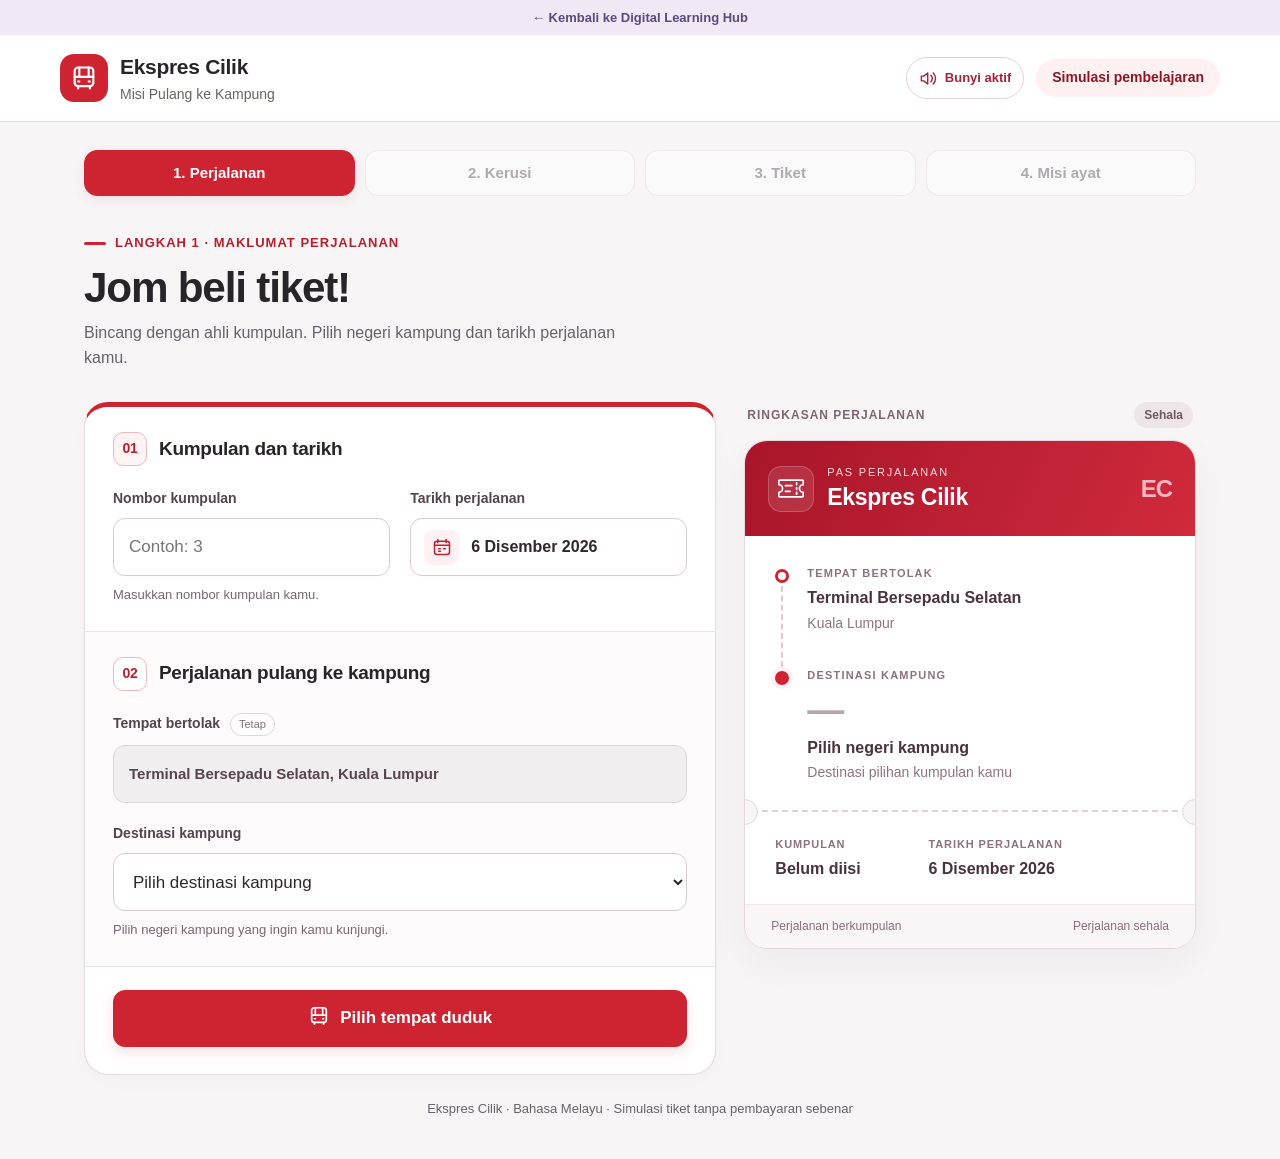
==== commit 52f47425: "Add files via upload" ====
--- a/ekspres-cilik.html
+++ b/ekspres-cilik.html
@@ -174,6 +174,7 @@
 </style>
 </head>
 <body>
+<div class="hub-return" style="padding:10px 20px;background:#f0e9f5;text-align:center;font:700 13px Arial;color:#5e487e"><a href="index.html#projek" style="color:inherit;text-decoration:none">← Kembali ke Digital Learning Hub</a></div><style>@media print{.hub-return{display:none!important}}</style>
 <header><div class="top"><div class="brand"><span class="brand-icon" aria-hidden="true"><svg class="ui-icon icon-bus" width="24" height="24" viewBox="0 0 24 24" fill="none" stroke="currentColor" stroke-width="1.8" stroke-linecap="round" stroke-linejoin="round" aria-hidden="true" focusable="false"><rect x="4" y="3" width="16" height="16" rx="3"></rect><path d="M4 11h16M8 3v8M16 3v8M7 19v2M17 19v2"></path><path d="M7 15h1M16 15h1"></path></svg></span><div><strong>Ekspres Cilik</strong><small>Misi Pulang ke Kampung</small></div></div><div class="header-controls"><button class="sound-toggle" id="sound-toggle" type="button" aria-pressed="true" aria-label="Matikan bunyi"><span class="sound-label">Bunyi aktif</span></button><span class="badge">Simulasi pembelajaran</span></div></div></header>
 <main id="booking-main"><nav class="booking-steps" id="booking-steps" aria-label="Langkah pembelian tiket"></nav><section id="booking-content"></section><footer>Ekspres Cilik · Bahasa Melayu · Simulasi tiket tanpa pembayaran sebenar</footer></main>
 <main id="learning-main" hidden><div class="intro"><div><h1>Bina ayat, sampai ke kampung!</h1><p>Selesaikan empat misi: susun kronologi, bina ayat, susun perenggan dan tulis karangan. Kumpulkan lencana untuk sampai ke kampung!</p></div><span class="trip" id="learning-trip"></span></div><div class="learning-ticket-bar"><span id="learning-booking"></span><button class="btn" id="view-ticket">Lihat tiket kumpulan</button></div>
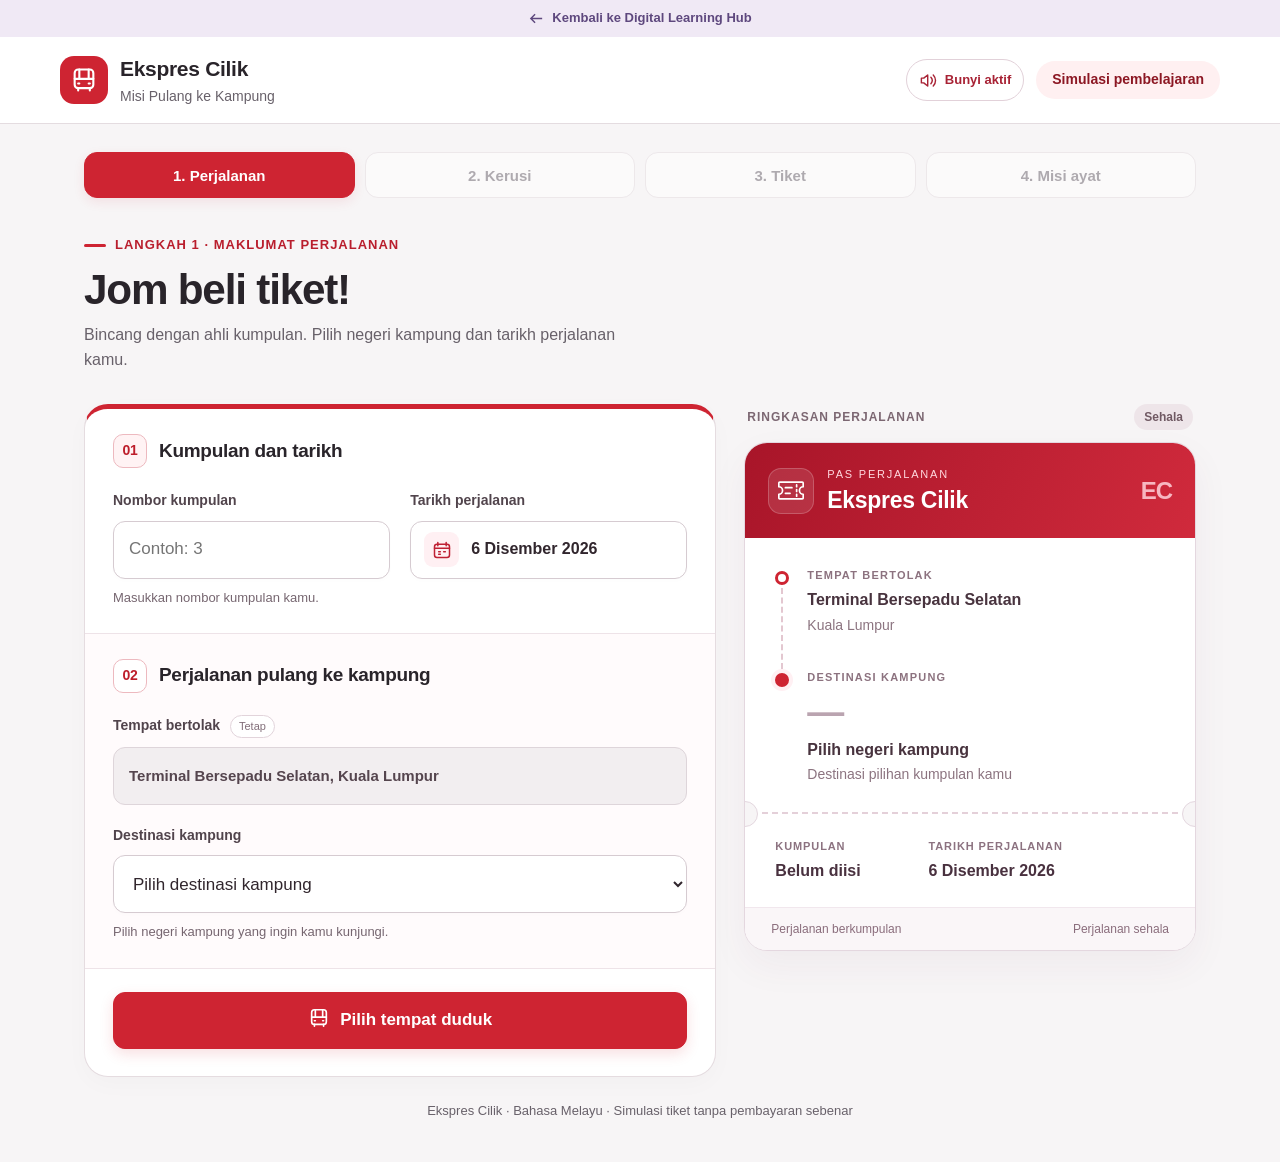
==== commit a9e3e63d: "Add files via upload" ====
--- a/ekspres-cilik.html
+++ b/ekspres-cilik.html
@@ -174,7 +174,7 @@
 </style>
 </head>
 <body>
-<div class="hub-return" style="padding:10px 20px;background:#f0e9f5;text-align:center;font:700 13px Arial;color:#5e487e"><a href="index.html#projek" style="color:inherit;text-decoration:none">← Kembali ke Digital Learning Hub</a></div><style>@media print{.hub-return{display:none!important}}</style>
+<div class="hub-return" style="padding:10px 20px;background:#f0e9f5;text-align:center;font:700 13px Arial;color:#5e487e"><a href="index.html#projek" style="color:inherit;text-decoration:none"><svg viewBox="0 0 24 24" width="17" height="17" aria-hidden="true" style="vertical-align:middle;margin-right:7px" fill="none" stroke="currentColor" stroke-width="2"><path d="M20 12H4m6-6-6 6 6 6"/></svg>Kembali ke Digital Learning Hub</a></div><style>@media print{.hub-return{display:none!important}}</style>
 <header><div class="top"><div class="brand"><span class="brand-icon" aria-hidden="true"><svg class="ui-icon icon-bus" width="24" height="24" viewBox="0 0 24 24" fill="none" stroke="currentColor" stroke-width="1.8" stroke-linecap="round" stroke-linejoin="round" aria-hidden="true" focusable="false"><rect x="4" y="3" width="16" height="16" rx="3"></rect><path d="M4 11h16M8 3v8M16 3v8M7 19v2M17 19v2"></path><path d="M7 15h1M16 15h1"></path></svg></span><div><strong>Ekspres Cilik</strong><small>Misi Pulang ke Kampung</small></div></div><div class="header-controls"><button class="sound-toggle" id="sound-toggle" type="button" aria-pressed="true" aria-label="Matikan bunyi"><span class="sound-label">Bunyi aktif</span></button><span class="badge">Simulasi pembelajaran</span></div></div></header>
 <main id="booking-main"><nav class="booking-steps" id="booking-steps" aria-label="Langkah pembelian tiket"></nav><section id="booking-content"></section><footer>Ekspres Cilik · Bahasa Melayu · Simulasi tiket tanpa pembayaran sebenar</footer></main>
 <main id="learning-main" hidden><div class="intro"><div><h1>Bina ayat, sampai ke kampung!</h1><p>Selesaikan empat misi: susun kronologi, bina ayat, susun perenggan dan tulis karangan. Kumpulkan lencana untuk sampai ke kampung!</p></div><span class="trip" id="learning-trip"></span></div><div class="learning-ticket-bar"><span id="learning-booking"></span><button class="btn" id="view-ticket">Lihat tiket kumpulan</button></div>
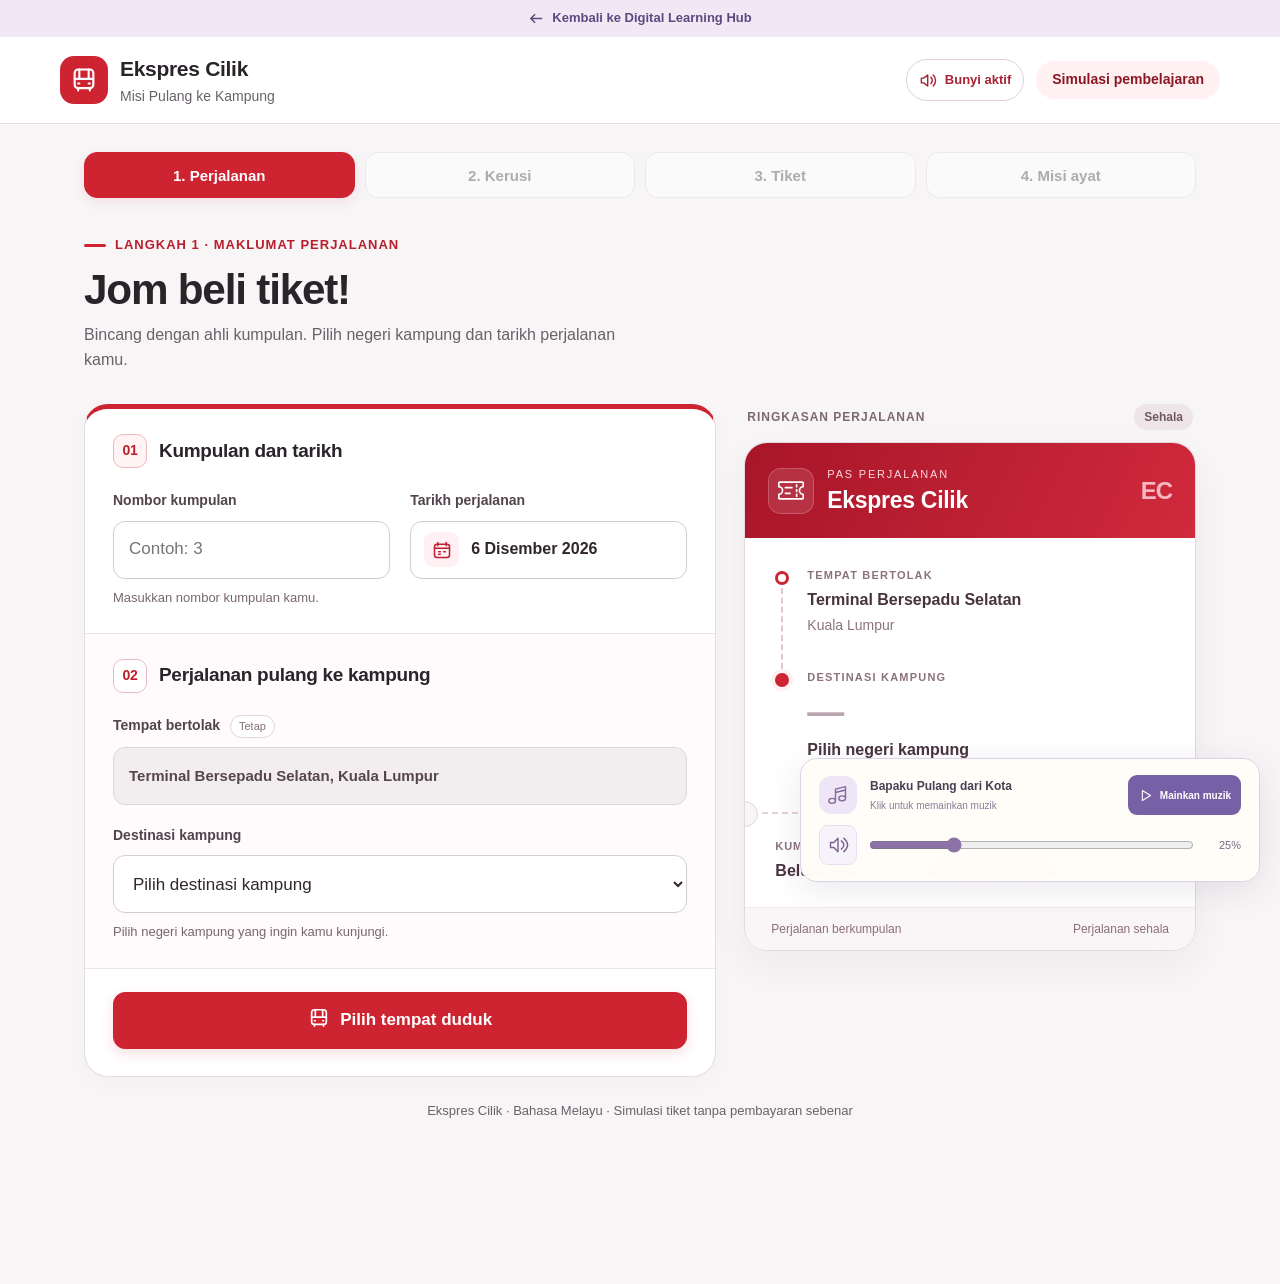
==== commit 2328c9ed: "Add files via upload" ====
--- a/ekspres-cilik.html
+++ b/ekspres-cilik.html
@@ -172,7 +172,7 @@
 @media(max-width:600px){.mission-instructions.cilik-guide{grid-template-columns:50px minmax(0,1fr);column-gap:12px;row-gap:10px;padding:13px 14px}.cilik-avatar{grid-row:1;align-self:center;padding:0}.cilik-mascot{width:50px}.cilik-name{font-size:9px;letter-spacing:.6px;margin-bottom:3px}.cilik-message{font-size:13px;line-height:1.5}.panel .cilik-guide .help{grid-column:1 / -1;font-size:14px;line-height:1.65}}
 @media print{.cilik-avatar,.cilik-speech{display:none}}
 </style>
-</head>
+<link rel="stylesheet" href="music.css"></head>
 <body>
 <div class="hub-return" style="padding:10px 20px;background:#f0e9f5;text-align:center;font:700 13px Arial;color:#5e487e"><a href="index.html#projek" style="color:inherit;text-decoration:none"><svg viewBox="0 0 24 24" width="17" height="17" aria-hidden="true" style="vertical-align:middle;margin-right:7px" fill="none" stroke="currentColor" stroke-width="2"><path d="M20 12H4m6-6-6 6 6 6"/></svg>Kembali ke Digital Learning Hub</a></div><style>@media print{.hub-return{display:none!important}}</style>
 <header><div class="top"><div class="brand"><span class="brand-icon" aria-hidden="true"><svg class="ui-icon icon-bus" width="24" height="24" viewBox="0 0 24 24" fill="none" stroke="currentColor" stroke-width="1.8" stroke-linecap="round" stroke-linejoin="round" aria-hidden="true" focusable="false"><rect x="4" y="3" width="16" height="16" rx="3"></rect><path d="M4 11h16M8 3v8M16 3v8M7 19v2M17 19v2"></path><path d="M7 15h1M16 15h1"></path></svg></span><div><strong>Ekspres Cilik</strong><small>Misi Pulang ke Kampung</small></div></div><div class="header-controls"><button class="sound-toggle" id="sound-toggle" type="button" aria-pressed="true" aria-label="Matikan bunyi"><span class="sound-label">Bunyi aktif</span></button><span class="badge">Simulasi pembelajaran</span></div></div></header>
@@ -366,5 +366,5 @@
 window.addEventListener('hashchange',()=>showBooking(window.location.hash.slice(1)));
 if(document.modelContext?.registerTool){try{Promise.resolve(document.modelContext.registerTool({name:'lihat_kemajuan_cabaran_tiket',description:'Baca misi semasa, mata dan ayat yang telah disimpan dalam permainan Cabaran Tiket.',inputSchema:{type:'object',properties:{},additionalProperties:false},annotations:{readOnlyHint:true,untrustedContentHint:true},execute(input){if(!input||typeof input!=='object'||Object.keys(input).length)throw new Error('Input mestilah objek kosong.');return{halaman:bookingPage,kumpulan:booking.group,tempatMula:origin,destinasi:getDestination()?.state||null,tarikh:booking.date,kerusi:booking.seat,pintuPelepasan:booking.gate??null,tiketSiap:booking.issued,misi:missionNames[state.stage],mata:points(),lencana:state.done.filter(Boolean).length,penandaWacana:discourseMarkers.filter(marker=>state.writing.includes(marker+', ')),perenggan:paragraphText(),ayat:[...state.sentences]};}})).catch(()=>{});}catch(e){}}
 </script>
-</body>
+<script src="music.js"></script></body>
 </html>
--- a/music.css
+++ b/music.css
@@ -0,0 +1,8 @@
+.has-hub-music{padding-bottom:122px!important}.hub-visually-hidden{position:absolute;width:1px;height:1px;overflow:hidden;clip:rect(0,0,0,0);white-space:nowrap}
+.hub-music{position:fixed;bottom:18px;right:20px;z-index:80;display:grid;grid-template-columns:38px 1fr auto;align-items:center;gap:10px 13px;width:min(460px,calc(100% - 40px));margin:0;padding:16px 18px;background:#fffdf8f5;color:#454052;border:1px solid #dcd2e7;border-radius:17px;box-shadow:0 8px 32px #49375f1c;backdrop-filter:blur(12px);font:13px/1.5 'Trebuchet MS',Arial,sans-serif;text-align:left;box-sizing:border-box}
+.hub-music *{box-sizing:border-box}.hub-music-icon{display:inline-block;flex-shrink:0;width:20px;height:20px;vertical-align:middle;overflow:visible}.hub-music-badge{display:grid;place-items:center;width:38px;height:38px;border-radius:12px;background:#eee6f6;color:#85699d;grid-column:1;grid-row:1}.hub-music-title{grid-column:2;grid-row:1;min-width:0}.hub-music-title strong{display:block;font-size:12px;font-weight:700}.hub-music-title>span{display:block;font-size:10px;color:#8c7a99;margin-top:3px}.hub-music .hub-music-start{grid-column:3;grid-row:1;display:inline-flex;align-items:center;justify-content:center;gap:7px;padding:9px 10px;min-height:40px;background:#7860a7;border:0;border-radius:9px;color:white;font:700 10px/1.5 'Trebuchet MS',Arial,sans-serif;cursor:pointer;white-space:nowrap}.hub-music .hub-music-start[hidden]{display:none!important}.hub-music .hub-music-start .hub-music-icon{width:15px;height:15px}.hub-music-controls{grid-column:1/-1;display:flex;align-items:center;gap:12px;margin-top:0}.hub-music .hub-music-mute{display:grid;place-items:center;min-height:40px;min-width:38px;padding:8px;border:1px solid #e7dfec;border-radius:9px;background:#f7f3fa;color:#78618e;cursor:pointer}.hub-music-volume{display:flex;align-items:center;gap:13px;flex:1;margin:0;padding:0;font-weight:400}.hub-music-volume input{flex:1;min-width:0;width:100%;height:26px;min-height:26px;margin:0;padding:0;accent-color:#8c72a6;cursor:pointer;border:0;background:transparent;box-shadow:none}.hub-music-volume output{width:34px;flex-shrink:0;text-align:right;font:11px/1.5 Arial,sans-serif;color:#776884}.hub-music-silent .hub-music-badge{background:#efedf1;color:#9c91a3}.hub-music button:focus-visible,.hub-music input:focus-visible{outline:3px solid #a891be;outline-offset:3px}.resource-music-button{display:inline-flex;align-items:center;gap:8px;min-height:44px;border:0;padding:5px 0;background:transparent;color:#6a4b86;font:700 12px/1.6 Arial,sans-serif;cursor:pointer}.resource-music-button .ui-icon{width:17px;height:17px}
+.document-qr{border-top:1px solid #e3dce9;margin:35px 0 30px;padding-top:28px}.qr-section-heading h2{margin-bottom:10px}.qr-section-heading p{font-size:13px;color:#7b6d85}.qr-section-heading .eyebrow{margin-bottom:9px}.qr-grid{display:grid;grid-template-columns:1fr 1fr;gap:20px;margin-top:22px}.qr-card{display:flex;align-items:center;gap:22px;border:1px solid #e4dce9;background:#fffdf9;border-radius:18px;padding:22px;min-width:0}.qr-image-link{display:block;flex-shrink:0;border:1px solid #ece7ee;border-radius:9px;background:white;overflow:hidden}.qr-image-link img{display:block;width:145px;height:145px;object-fit:contain}.qr-card h3{font-size:18px;line-height:1.4;margin:0 0 15px}.qr-card .eyebrow{font-size:9px;margin-bottom:9px}.qr-card .text-link{font-size:11px;gap:8px;display:inline-flex;align-items:center}.qr-card .text-link .ui-icon{width:14px;height:14px}
+@media(max-width:1000px){.qr-card{padding:18px;gap:15px}.qr-image-link img{width:120px;height:120px}.qr-card h3{font-size:16px}}
+@media(max-width:760px){.has-hub-music{padding-bottom:140px!important}.hub-music{right:12px;bottom:calc(10px + env(safe-area-inset-bottom,0px));width:calc(100% - 24px);padding:12px 14px;gap:8px 10px;border-radius:14px}.hub-music-title strong{font-size:11px}.hub-music-title>span{font-size:9px}.hub-music-badge{width:35px;height:35px}.hub-music .hub-music-start{font-size:9px;gap:4px;padding:8px}.hub-music .hub-music-start .hub-music-icon{width:13px;height:13px}.hub-music-controls{gap:11px}.hub-music .hub-music-mute{min-height:37px}.qr-grid{grid-template-columns:1fr;gap:15px}.qr-card{gap:20px;padding:18px}.qr-image-link img{width:140px;height:140px}.qr-card h3{font-size:18px}.qr-section-heading p{font-size:12px}}
+@media(max-width:380px){.hub-music{grid-template-columns:30px 1fr auto;gap:8px}.hub-music-badge{width:30px;height:32px}.hub-music-title strong{font-size:10px}.hub-music .hub-music-start{font-size:8px;padding:7px}.hub-music .hub-music-start .hub-music-icon{display:none}.qr-image-link img{width:120px;height:120px}.qr-card{gap:15px}.qr-card h3{font-size:16px}}
+@media print{.hub-music{display:none!important}.has-hub-music{padding-bottom:0!important}}
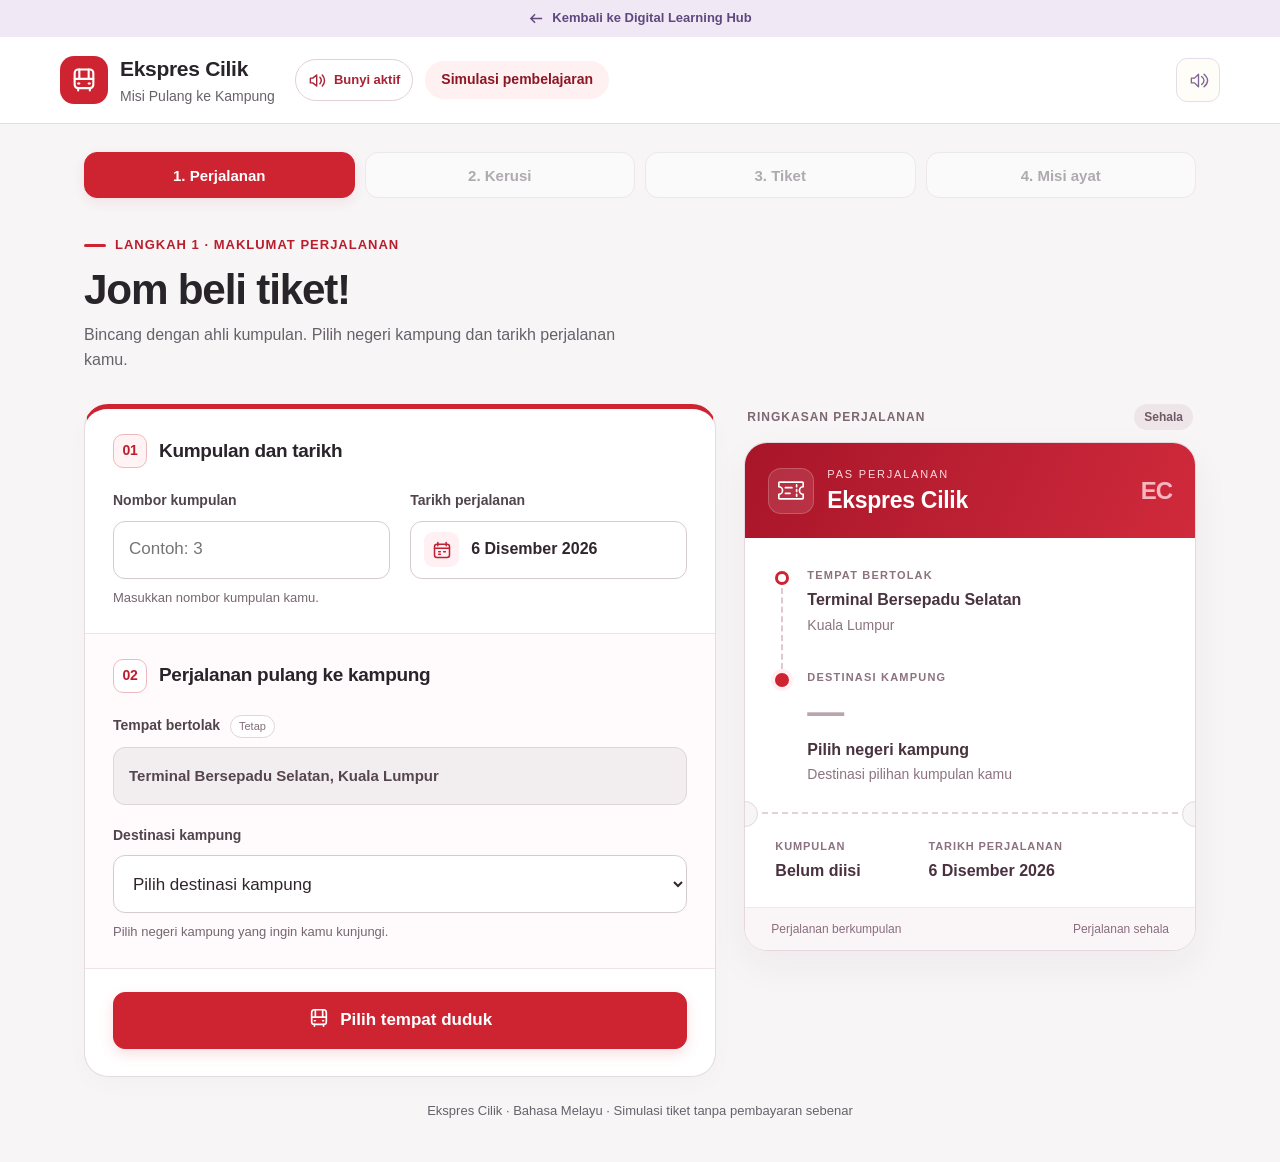
==== commit dd832bf1: "Add files via upload" ====
--- a/ekspres-cilik.html
+++ b/ekspres-cilik.html
@@ -366,5 +366,5 @@
 window.addEventListener('hashchange',()=>showBooking(window.location.hash.slice(1)));
 if(document.modelContext?.registerTool){try{Promise.resolve(document.modelContext.registerTool({name:'lihat_kemajuan_cabaran_tiket',description:'Baca misi semasa, mata dan ayat yang telah disimpan dalam permainan Cabaran Tiket.',inputSchema:{type:'object',properties:{},additionalProperties:false},annotations:{readOnlyHint:true,untrustedContentHint:true},execute(input){if(!input||typeof input!=='object'||Object.keys(input).length)throw new Error('Input mestilah objek kosong.');return{halaman:bookingPage,kumpulan:booking.group,tempatMula:origin,destinasi:getDestination()?.state||null,tarikh:booking.date,kerusi:booking.seat,pintuPelepasan:booking.gate??null,tiketSiap:booking.issued,misi:missionNames[state.stage],mata:points(),lencana:state.done.filter(Boolean).length,penandaWacana:discourseMarkers.filter(marker=>state.writing.includes(marker+', ')),perenggan:paragraphText(),ayat:[...state.sentences]};}})).catch(()=>{});}catch(e){}}
 </script>
-<script src="music.js"></script></body>
+<script src="music.js?v=20261119-ios-volume"></script></body>
 </html>
--- a/music.css
+++ b/music.css
@@ -1,8 +1,14 @@
-.has-hub-music{padding-bottom:122px!important}.hub-visually-hidden{position:absolute;width:1px;height:1px;overflow:hidden;clip:rect(0,0,0,0);white-space:nowrap}
-.hub-music{position:fixed;bottom:18px;right:20px;z-index:80;display:grid;grid-template-columns:38px 1fr auto;align-items:center;gap:10px 13px;width:min(460px,calc(100% - 40px));margin:0;padding:16px 18px;background:#fffdf8f5;color:#454052;border:1px solid #dcd2e7;border-radius:17px;box-shadow:0 8px 32px #49375f1c;backdrop-filter:blur(12px);font:13px/1.5 'Trebuchet MS',Arial,sans-serif;text-align:left;box-sizing:border-box}
-.hub-music *{box-sizing:border-box}.hub-music-icon{display:inline-block;flex-shrink:0;width:20px;height:20px;vertical-align:middle;overflow:visible}.hub-music-badge{display:grid;place-items:center;width:38px;height:38px;border-radius:12px;background:#eee6f6;color:#85699d;grid-column:1;grid-row:1}.hub-music-title{grid-column:2;grid-row:1;min-width:0}.hub-music-title strong{display:block;font-size:12px;font-weight:700}.hub-music-title>span{display:block;font-size:10px;color:#8c7a99;margin-top:3px}.hub-music .hub-music-start{grid-column:3;grid-row:1;display:inline-flex;align-items:center;justify-content:center;gap:7px;padding:9px 10px;min-height:40px;background:#7860a7;border:0;border-radius:9px;color:white;font:700 10px/1.5 'Trebuchet MS',Arial,sans-serif;cursor:pointer;white-space:nowrap}.hub-music .hub-music-start[hidden]{display:none!important}.hub-music .hub-music-start .hub-music-icon{width:15px;height:15px}.hub-music-controls{grid-column:1/-1;display:flex;align-items:center;gap:12px;margin-top:0}.hub-music .hub-music-mute{display:grid;place-items:center;min-height:40px;min-width:38px;padding:8px;border:1px solid #e7dfec;border-radius:9px;background:#f7f3fa;color:#78618e;cursor:pointer}.hub-music-volume{display:flex;align-items:center;gap:13px;flex:1;margin:0;padding:0;font-weight:400}.hub-music-volume input{flex:1;min-width:0;width:100%;height:26px;min-height:26px;margin:0;padding:0;accent-color:#8c72a6;cursor:pointer;border:0;background:transparent;box-shadow:none}.hub-music-volume output{width:34px;flex-shrink:0;text-align:right;font:11px/1.5 Arial,sans-serif;color:#776884}.hub-music-silent .hub-music-badge{background:#efedf1;color:#9c91a3}.hub-music button:focus-visible,.hub-music input:focus-visible{outline:3px solid #a891be;outline-offset:3px}.resource-music-button{display:inline-flex;align-items:center;gap:8px;min-height:44px;border:0;padding:5px 0;background:transparent;color:#6a4b86;font:700 12px/1.6 Arial,sans-serif;cursor:pointer}.resource-music-button .ui-icon{width:17px;height:17px}
-.document-qr{border-top:1px solid #e3dce9;margin:35px 0 30px;padding-top:28px}.qr-section-heading h2{margin-bottom:10px}.qr-section-heading p{font-size:13px;color:#7b6d85}.qr-section-heading .eyebrow{margin-bottom:9px}.qr-grid{display:grid;grid-template-columns:1fr 1fr;gap:20px;margin-top:22px}.qr-card{display:flex;align-items:center;gap:22px;border:1px solid #e4dce9;background:#fffdf9;border-radius:18px;padding:22px;min-width:0}.qr-image-link{display:block;flex-shrink:0;border:1px solid #ece7ee;border-radius:9px;background:white;overflow:hidden}.qr-image-link img{display:block;width:145px;height:145px;object-fit:contain}.qr-card h3{font-size:18px;line-height:1.4;margin:0 0 15px}.qr-card .eyebrow{font-size:9px;margin-bottom:9px}.qr-card .text-link{font-size:11px;gap:8px;display:inline-flex;align-items:center}.qr-card .text-link .ui-icon{width:14px;height:14px}
-@media(max-width:1000px){.qr-card{padding:18px;gap:15px}.qr-image-link img{width:120px;height:120px}.qr-card h3{font-size:16px}}
-@media(max-width:760px){.has-hub-music{padding-bottom:140px!important}.hub-music{right:12px;bottom:calc(10px + env(safe-area-inset-bottom,0px));width:calc(100% - 24px);padding:12px 14px;gap:8px 10px;border-radius:14px}.hub-music-title strong{font-size:11px}.hub-music-title>span{font-size:9px}.hub-music-badge{width:35px;height:35px}.hub-music .hub-music-start{font-size:9px;gap:4px;padding:8px}.hub-music .hub-music-start .hub-music-icon{width:13px;height:13px}.hub-music-controls{gap:11px}.hub-music .hub-music-mute{min-height:37px}.qr-grid{grid-template-columns:1fr;gap:15px}.qr-card{gap:20px;padding:18px}.qr-image-link img{width:140px;height:140px}.qr-card h3{font-size:18px}.qr-section-heading p{font-size:12px}}
-@media(max-width:380px){.hub-music{grid-template-columns:30px 1fr auto;gap:8px}.hub-music-badge{width:30px;height:32px}.hub-music-title strong{font-size:10px}.hub-music .hub-music-start{font-size:8px;padding:7px}.hub-music .hub-music-start .hub-music-icon{display:none}.qr-image-link img{width:120px;height:120px}.qr-card{gap:15px}.qr-card h3{font-size:16px}}
-@media print{.hub-music{display:none!important}.has-hub-music{padding-bottom:0!important}}
+
+.hub-visually-hidden{position:absolute;width:1px;height:1px;overflow:hidden;clip:rect(0,0,0,0);white-space:nowrap}
+.hub-music{position:relative;display:flex;align-items:center;flex:0 0 auto;margin:0 0 0 auto;padding:0;border:0;background:transparent;color:#78618e;font:12px/1.5 'Trebuchet MS',Arial,sans-serif;box-sizing:border-box;z-index:35}.hub-music *{box-sizing:border-box}.hub-music-icon{display:inline-block;vertical-align:middle;flex-shrink:0;width:19px;height:19px;overflow:visible}
+.hub-music .hub-music-toggle{display:grid;place-items:center;width:44px;height:44px;min-width:44px;min-height:44px;border:1px solid #e5ddeb;border-radius:11px;background:#fffdf8;color:#806493;cursor:pointer;padding:10px;margin:0}.hub-music .hub-music-toggle:hover,.hub-music .hub-music-toggle[aria-expanded="true"]{background:#eee7f5;border-color:#d7c8e3}.hub-music-silent .hub-music-toggle{color:#9f91a9}
+.hub-music-panel{position:absolute;top:calc(100% + 8px);left:50%;right:auto;transform:translateX(-50%);display:flex;flex-direction:column;align-items:center;gap:12px;width:80px;padding:14px 12px;background:#fffdf8;border:1px solid #dce8ee;border-radius:40px;box-shadow:0 8px 24px #477f9f14;text-align:center;z-index:60}.hub-music-panel[hidden]{display:none!important}.hub-music-volume{display:flex;flex-direction:column;align-items:center;gap:0;margin:0;padding:0;font-weight:400;width:44px}.hub-music-volume input{writing-mode:vertical-lr;direction:rtl;appearance:auto;display:block;flex:none;width:44px;min-width:44px;height:124px;min-height:124px;margin:0;padding:0;border:0;border-radius:0;background:transparent;box-shadow:none;accent-color:#328fbb;cursor:pointer;touch-action:none}
+.hub-music .hub-music-mute,.hub-music .hub-music-start{display:inline-flex;align-items:center;justify-content:center;flex:0 0 44px;width:44px;height:44px;min-height:44px;padding:10px;border:1px solid #d8e9f2;border-radius:50%;background:#edf7fc;color:#4b88a7;cursor:pointer;margin:0}.hub-music .hub-music-start{background:#7860a7;border-color:#7860a7;color:#fff;font-size:9px}.hub-music .hub-music-start[hidden],.hub-music .hub-music-mute[hidden]{display:none!important}.hub-music .hub-music-start .hub-music-icon,.hub-music .hub-music-mute .hub-music-icon{width:20px;height:20px}.hub-music button:focus-visible,.hub-music input:focus-visible{outline:3px solid #b19cc6;outline-offset:4px}
+.site-header.has-music-controls{gap:12px;position:relative;z-index:30}.site-header.has-music-controls>.header-note{display:none}.site-header.has-music-controls>.brand{margin-right:auto;min-width:0}.hub-music-standalone{margin:12px 20px;width:44px}header .top.has-music-controls{flex-wrap:wrap}
+.resource-card.has-resource-qr>p{flex-grow:0}.resource-qr{display:flex;flex-direction:column;align-items:center;gap:9px;margin:5px auto 20px;width:100%;padding:0}.resource-qr img{display:block;width:190px;height:190px;max-width:100%;object-fit:contain;background:#fff;border:1px solid #ede7f0;border-radius:11px}.resource-qr figcaption{font-size:10px;font-weight:400;color:#92819f;letter-spacing:.1px}.resource-card.has-resource-qr>a{display:inline-flex;align-items:center;gap:10px;min-height:40px}.resource-card.has-resource-qr .ui-icon{width:15px;height:15px}
+
+@media(max-width:760px){.site-header.has-music-controls{flex-wrap:nowrap;gap:8px;padding-bottom:18px}.site-header.has-music-controls>.brand{flex:1;min-width:0}.site-header.has-music-controls>.brand>span:last-child{min-width:0}.site-header.has-music-controls>.hub-music{order:1;flex:0 0 44px;margin:0}.site-header.has-music-controls>.menu-toggle{order:2;flex-shrink:0}.resource-qr img{width:190px;height:190px}.resource-qr{margin-block:9px 19px}header .top.has-music-controls>.hub-music{flex:0 0 44px;margin-left:auto}}
+@media(max-width:380px){.site-header.has-music-controls>.brand{font-size:15px;gap:8px}.site-header.has-music-controls>.brand small{font-size:6px;letter-spacing:.8px}.site-header.has-music-controls>.brand .logo-mark{width:36px;min-width:36px;height:40px}.site-header.has-music-controls>.menu-toggle{padding-inline:8px}}
+@media print{.hub-music{display:none!important}}
+
+body .hub-music .hub-music-panel{background:#fffdf8;border-color:#dce8ee;box-shadow:0 8px 24px #477f9f14}body .hub-music .hub-music-mute{background:#edf7fc;border-color:#d8e9f2;color:#4b88a7}
